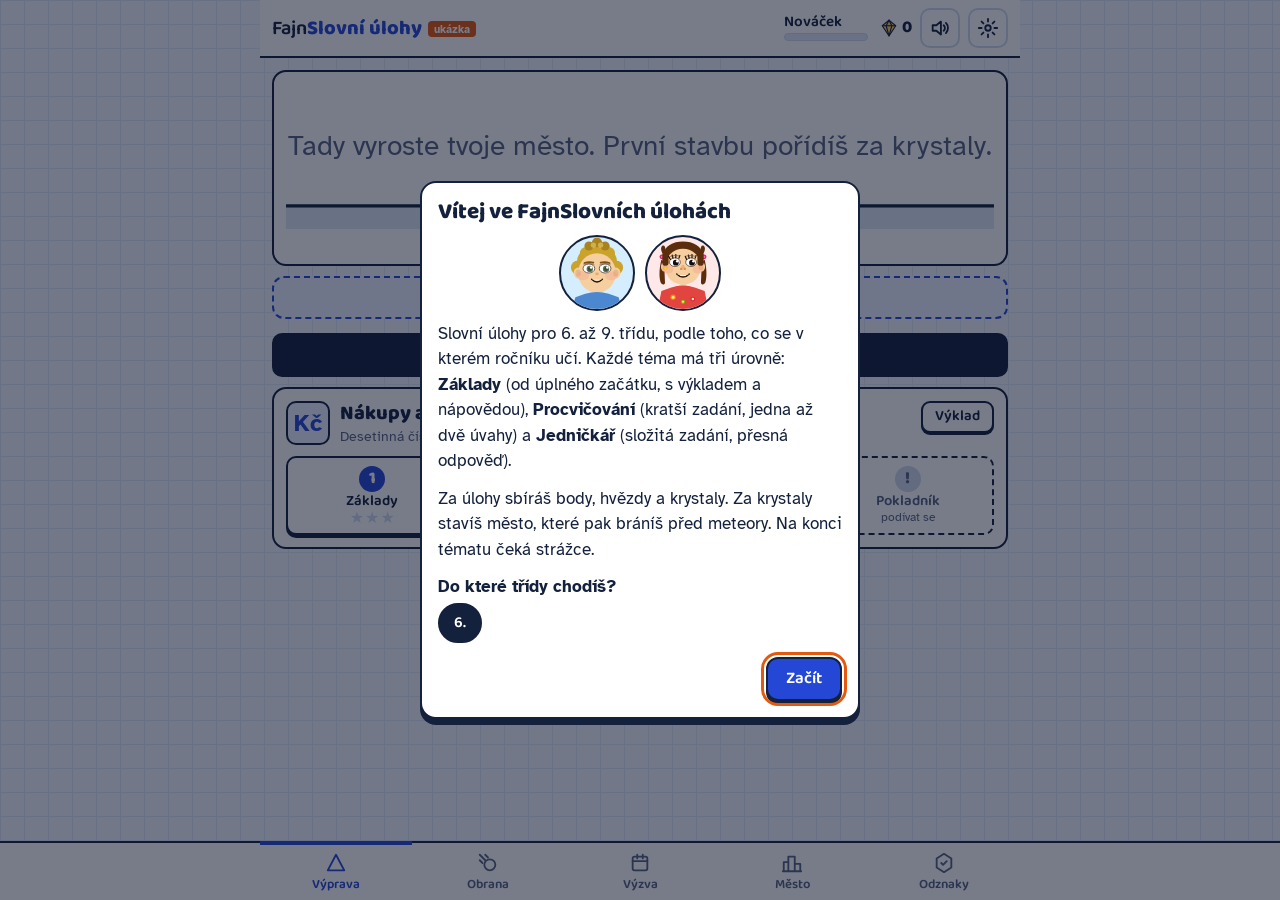
==== index-demo.html @ c3aa2d79 "Založení modulu FajnSlovní úlohy Jádro hry převzaté z FajnGeometrie (body, opravné pokusy, opakování" ====
<!doctype html>
<html lang="cs" data-theme="light">
<head>
<meta charset="utf-8">
<meta name="viewport" content="width=device-width, initial-scale=1">
<title>FajnSlovní úlohy – ukázka</title>
<meta name="description" content="Slovní úlohy pro 6. až 9. třídu podle ročníků, ve třech obtížnostech, jako hra.">
<link rel="icon" href="data:,">
<link rel="stylesheet" href="css/style.css">
</head>
<body>
<div id="app"></div>
<noscript>FajnSlovní úlohy potřebuje zapnutý JavaScript.</noscript>
<script>window.FG_DEMO = true;</script>
<script type="module" src="js/app.js"></script>
</body>
</html>
---- css/style.css ----
@font-face { font-family: 'Atkinson Hyperlegible'; font-style: normal; font-weight: 400; font-display: swap; src: url(../fonts/atkinson-hyperlegible-latin-ext-2cb978.woff2) format('woff2'); unicode-range: U+0100-02BA, U+02BD-02C5, U+02C7-02CC, U+02CE-02D7, U+02DD-02FF, U+0304, U+0308, U+0329, U+1D00-1DBF, U+1E00-1E9F, U+1EF2-1EFF, U+2020, U+20A0-20AB, U+20AD-20C0, U+2113, U+2C60-2C7F, U+A720-A7FF; } /* latin-ext */
@font-face { font-family: 'Atkinson Hyperlegible'; font-style: normal; font-weight: 400; font-display: swap; src: url(../fonts/atkinson-hyperlegible-latin-386222.woff2) format('woff2'); unicode-range: U+0000-00FF, U+0131, U+0152-0153, U+02BB-02BC, U+02C6, U+02DA, U+02DC, U+0304, U+0308, U+0329, U+2000-206F, U+20AC, U+2122, U+2191, U+2193, U+2212, U+2215, U+FEFF, U+FFFD; } /* latin */
@font-face { font-family: 'Atkinson Hyperlegible'; font-style: normal; font-weight: 700; font-display: swap; src: url(../fonts/atkinson-hyperlegible-latin-ext-076f8f.woff2) format('woff2'); unicode-range: U+0100-02BA, U+02BD-02C5, U+02C7-02CC, U+02CE-02D7, U+02DD-02FF, U+0304, U+0308, U+0329, U+1D00-1DBF, U+1E00-1E9F, U+1EF2-1EFF, U+2020, U+20A0-20AB, U+20AD-20C0, U+2113, U+2C60-2C7F, U+A720-A7FF; } /* latin-ext */
@font-face { font-family: 'Atkinson Hyperlegible'; font-style: normal; font-weight: 700; font-display: swap; src: url(../fonts/atkinson-hyperlegible-latin-a0b5f6.woff2) format('woff2'); unicode-range: U+0000-00FF, U+0131, U+0152-0153, U+02BB-02BC, U+02C6, U+02DA, U+02DC, U+0304, U+0308, U+0329, U+2000-206F, U+20AC, U+2122, U+2191, U+2193, U+2212, U+2215, U+FEFF, U+FFFD; } /* latin */
@font-face { font-family: 'Baloo 2'; font-style: normal; font-weight: 600; font-display: swap; src: url(../fonts/baloo-2-latin-ext-503e7e.woff2) format('woff2'); unicode-range: U+0100-02BA, U+02BD-02C5, U+02C7-02CC, U+02CE-02D7, U+02DD-02FF, U+0304, U+0308, U+0329, U+1D00-1DBF, U+1E00-1E9F, U+1EF2-1EFF, U+2020, U+20A0-20AB, U+20AD-20C0, U+2113, U+2C60-2C7F, U+A720-A7FF; } /* latin-ext */
@font-face { font-family: 'Baloo 2'; font-style: normal; font-weight: 600; font-display: swap; src: url(../fonts/baloo-2-latin-f5fe33.woff2) format('woff2'); unicode-range: U+0000-00FF, U+0131, U+0152-0153, U+02BB-02BC, U+02C6, U+02DA, U+02DC, U+0304, U+0308, U+0329, U+2000-206F, U+20AC, U+2122, U+2191, U+2193, U+2212, U+2215, U+FEFF, U+FFFD; } /* latin */
@font-face { font-family: 'Baloo 2'; font-style: normal; font-weight: 800; font-display: swap; src: url(../fonts/baloo-2-latin-ext-503e7e.woff2) format('woff2'); unicode-range: U+0100-02BA, U+02BD-02C5, U+02C7-02CC, U+02CE-02D7, U+02DD-02FF, U+0304, U+0308, U+0329, U+1D00-1DBF, U+1E00-1E9F, U+1EF2-1EFF, U+2020, U+20A0-20AB, U+20AD-20C0, U+2113, U+2C60-2C7F, U+A720-A7FF; } /* latin-ext */
@font-face { font-family: 'Baloo 2'; font-style: normal; font-weight: 800; font-display: swap; src: url(../fonts/baloo-2-latin-f5fe33.woff2) format('woff2'); unicode-range: U+0000-00FF, U+0131, U+0152-0153, U+02BB-02BC, U+02C6, U+02DA, U+02DC, U+0304, U+0308, U+0329, U+2000-206F, U+20AC, U+2122, U+2191, U+2193, U+2212, U+2215, U+FEFF, U+FFFD; } /* latin */

/* Motivy: světlý (výchozí), tmavý, růžový. Nikdy se neřídí systémovým tmavým režimem. */
:root, [data-theme="light"] {
  color-scheme: light;
  --bg: #f3f6fc; --mriz: #dde6f6; --panel: #ffffff; --ink: #14213d; --muted: #56637f; --line: #cfd9ec;
  --accent: #2447d6; --accent-ink: #ffffff; --hi: #e2590f; --ok: #157a45; --bad: #c92a36;
  --ok-bg: #e4f6ea; --bad-bg: #fdeaea; --hint-bg: #edf2ff; --info-bg: #fff4dc;
  --fg-ink: #14213d; --fg-acc: #2447d6; --fg-help: #7785a6; --fg-fill: rgba(36, 71, 214, .08); --fg-q: #e2590f;
  --ms-a: #ffffff; --ms-b: #2447d6; --ms-c: #ffcf5a; --ms-d: #14213d; --ms-zem: #dde6f6;
}
[data-theme="dark"] {
  color-scheme: dark;
  --bg: #0d1933; --mriz: #162749; --panel: #14254b; --ink: #eaf1ff; --muted: #a3b4d8; --line: #2a3d6e;
  --accent: #6cc4ff; --accent-ink: #062039; --hi: #ffb347; --ok: #62d692; --bad: #ff8089;
  --ok-bg: #143a2c; --bad-bg: #42202b; --hint-bg: #1a2f5e; --info-bg: #3b3018;
  --fg-ink: #eaf1ff; --fg-acc: #6cc4ff; --fg-help: #8698c4; --fg-fill: rgba(108, 196, 255, .12); --fg-q: #ffb347;
  --ms-a: #1d3266; --ms-b: #6cc4ff; --ms-c: #ffcf5a; --ms-d: #eaf1ff; --ms-zem: #162749;
}
[data-theme="girl"] {
  color-scheme: light;
  --bg: #fff1f7; --mriz: #fbdcea; --panel: #ffffff; --ink: #3b1f2e; --muted: #7d5871; --line: #f1c6da;
  --accent: #c93783; --accent-ink: #ffffff; --hi: #7445d1; --ok: #2a8454; --bad: #c2334f;
  --ok-bg: #e6f6ec; --bad-bg: #fdebef; --hint-bg: #f5ecff; --info-bg: #fff1e0;
  --fg-ink: #3b1f2e; --fg-acc: #c93783; --fg-help: #a3869a; --fg-fill: rgba(201, 55, 131, .09); --fg-q: #7445d1;
  --ms-a: #ffffff; --ms-b: #c93783; --ms-c: #ffcf5a; --ms-d: #3b1f2e; --ms-zem: #fbdcea;
}

* { box-sizing: border-box; }
[hidden] { display: none !important; }
html, body { margin: 0; }
/* Pozadí připravené na fotku jako v ostatních modulech platformy: stačí nastavit --scene-photo: url(...). */
:root { --scene-photo: none; --scene-opacity: .22; }
body::before { content: ''; position: fixed; inset: 0; z-index: -1; pointer-events: none; background: var(--scene-photo) center / cover no-repeat; opacity: var(--scene-opacity); }
body {
  font-family: 'Atkinson Hyperlegible', system-ui, -apple-system, 'Segoe UI', sans-serif; font-size: 17px; line-height: 1.5; color: var(--ink);
  background-color: var(--bg);
  background-image: linear-gradient(var(--mriz) 1px, transparent 1px), linear-gradient(90deg, var(--mriz) 1px, transparent 1px);
  background-size: 24px 24px; min-height: 100vh; -webkit-text-size-adjust: 100%;
}
h1, h2, h3, .logo, .btn, .uroven, .volba, .chip, .hod-n, .nav, .rocniky, .zap { font-family: 'Baloo 2', 'Atkinson Hyperlegible', system-ui, sans-serif; }
h1 { font-size: 1.7rem; line-height: 1.15; margin: 0 0 .4em; font-weight: 800; }
h2 { font-size: 1.25rem; line-height: 1.2; margin: 0; font-weight: 800; }
h3 { font-size: 1.05rem; margin: 1em 0 .3em; font-weight: 600; }
p { margin: 0 0 .7em; }
button { font: inherit; color: inherit; cursor: pointer; }
button:disabled { cursor: default; }
:focus-visible { outline: 3px solid var(--hi); outline-offset: 2px; }
b { font-weight: 700; }
.pozn { color: var(--muted); font-size: .92rem; }

#app { max-width: 760px; margin: 0 auto; }
.ram { min-height: 100vh; display: flex; flex-direction: column; }
.obsah { flex: 1; padding: 12px 12px 96px; }

/* ---------- horní lišta ---------- */
.lista, .hra-lista { display: flex; align-items: center; gap: 8px; padding: 8px 12px; background: var(--panel); border-bottom: 2px solid var(--ink); position: sticky; top: 0; z-index: 5; }
.logo { font-size: 1.25rem; font-weight: 600; margin-right: auto; white-space: nowrap; }
.logo b { font-weight: 800; color: var(--accent); }
.ukazka { font: 600 .7rem 'Atkinson Hyperlegible', sans-serif; background: var(--hi); color: #fff; border-radius: 4px; padding: 1px 6px; margin-left: 6px; vertical-align: middle; }
.ik { width: 40px; height: 40px; flex: none; display: grid; place-items: center; border: 2px solid var(--line); border-radius: 10px; background: var(--panel); font-weight: 700; font-size: 1.1rem; }
.ik:hover { border-color: var(--accent); }
.ikona { width: 22px; height: 22px; fill: none; stroke: currentColor; stroke-width: 2; stroke-linecap: round; stroke-linejoin: round; }
.hod { display: flex; flex-direction: column; gap: 3px; align-items: stretch; border: 0; background: none; padding: 2px 4px; min-width: 92px; }
.hod-n { font-weight: 600; font-size: .95rem; line-height: 1; text-align: left; }
.hod-p, .hod-velka, .postup, .sz-hp { display: block; height: 8px; border-radius: 4px; background: var(--mriz); overflow: hidden; border: 1px solid var(--line); }
.hod-p i, .hod-velka i, .postup i, .sz-hp i { display: block; height: 100%; background: var(--accent); transition: width .35s; }
.hod-velka { height: 14px; margin: 6px 0; }
.mena { display: inline-flex; align-items: center; gap: 4px; font-family: 'Baloo 2', sans-serif; font-weight: 800; }
.kr { width: 18px; height: 18px; fill: var(--ms-c); stroke: var(--ink); stroke-width: 1; stroke-linejoin: round; vertical-align: -3px; }
.kr polyline { fill: none; }

/* ---------- spodní navigace ---------- */
.nav { position: fixed; left: 0; right: 0; bottom: 0; z-index: 6; display: flex; justify-content: center; background: var(--panel); border-top: 2px solid var(--ink); padding-bottom: env(safe-area-inset-bottom); }
.nav button { flex: 1; max-width: 152px; border: 0; background: none; padding: 7px 2px 5px; display: flex; flex-direction: column; align-items: center; gap: 1px; font-size: .82rem; font-weight: 600; color: var(--muted); border-top: 4px solid transparent; margin-top: -2px; }
.nav button.on { color: var(--accent); border-top-color: var(--accent); }

/* ---------- výprava ---------- */
.uvod { background: var(--panel); border: 2px solid var(--ink); border-radius: 14px; padding: 8px 12px 6px; cursor: pointer; }
.uvod-t { margin: 4px 0 2px; font-size: .95rem; color: var(--muted); text-align: center; }
.mesto { width: 100%; height: auto; display: block; max-height: 190px; }
.mesto .ms-a, .mesto .ms-b, .mesto .ms-c, .mesto .ms-d, .mesto .ms-n { stroke: var(--ms-d); stroke-width: 1.6; stroke-linejoin: round; }
.ms-a { fill: var(--ms-a); } .ms-b { fill: var(--ms-b); } .ms-c { fill: var(--ms-c); } .ms-d { fill: var(--ms-d); } .ms-n { fill: var(--panel); }
.ms-l { stroke: var(--ms-d); stroke-width: 1.6; fill: none; } .ms-zem { fill: var(--ms-zem); }
.ms-text { fill: var(--muted); font: 14px 'Atkinson Hyperlegible', sans-serif; }
.ms-nova { animation: dopadni .6s cubic-bezier(.3, 1.4, .5, 1); transform-box: fill-box; }
@keyframes dopadni { from { transform: translateY(-70px); opacity: 0; } }

.rocniky { display: flex; gap: 6px; margin: 14px 0 10px; }
.rocniky button { flex: 1; padding: 8px 4px; border: 2px solid var(--ink); border-radius: 10px; background: var(--panel); font-weight: 600; font-size: 1rem; }
.rocniky button.on { background: var(--ink); color: var(--panel); }

.temata { display: grid; gap: 12px; }
.tema, .karta { background: var(--panel); border: 2px solid var(--ink); border-radius: 14px; padding: 12px; }
.karta + .karta { margin-top: 12px; }
.tema-h { display: flex; gap: 10px; align-items: flex-start; }
.tema-ik { flex: none; width: 44px; height: 44px; display: grid; place-items: center; font-size: 1.5rem; line-height: 1; background: var(--hint-bg); border: 2px solid var(--ink); border-radius: 10px; color: var(--accent); font-weight: 700; }
.tema-n { flex: 1; min-width: 0; }
.tema-n p { margin: 2px 0 0; color: var(--muted); font-size: .9rem; line-height: 1.3; }
.urovne { display: grid; grid-template-columns: repeat(4, 1fr); gap: 6px; margin-top: 10px; }
.uroven { display: flex; flex-direction: column; align-items: center; gap: 1px; padding: 8px 2px 6px; border: 2px solid var(--ink); border-radius: 10px; background: var(--panel); box-shadow: 0 3px 0 var(--ink); transition: transform .08s, box-shadow .08s; min-width: 0; }
.uroven:active { transform: translateY(3px); box-shadow: none; }
.ur-c { width: 26px; height: 26px; border-radius: 50%; display: grid; place-items: center; background: var(--accent); color: var(--accent-ink); font-weight: 800; line-height: 1; }
.ur-n { font-weight: 600; font-size: .92rem; line-height: 1.15; text-align: center; overflow-wrap: anywhere; }
.ur-z { font: .72rem/1.15 'Atkinson Hyperlegible', sans-serif; color: var(--muted); text-align: center; }
.uroven.zamek { border-style: dashed; box-shadow: none; color: var(--muted); }
.uroven.zamek .ur-c { background: var(--line); color: var(--muted); }
.strazce-b .ur-c { background: var(--hi); color: #fff; }
.strazce-b.porazen .ur-c { background: var(--ok); }
.hv { display: inline-flex; gap: 1px; line-height: 1; }
.hv i { font-style: normal; color: var(--line); font-size: 1rem; }
.hv i.on { color: var(--hi); }

/* ---------- tlačítka ---------- */
.btn { padding: 10px 18px; border: 2px solid var(--ink); border-radius: 12px; background: var(--panel); font-weight: 600; font-size: 1.05rem; line-height: 1.2; box-shadow: 0 3px 0 var(--ink); transition: transform .08s, box-shadow .08s; }
.btn:active:not(:disabled) { transform: translateY(3px); box-shadow: none; }
.btn.hl { background: var(--accent); color: var(--accent-ink); }
.btn:disabled { opacity: .5; box-shadow: none; }
.btn.mini { padding: 5px 12px; font-size: .92rem; border-radius: 9px; box-shadow: 0 2px 0 var(--ink); display: inline-flex; align-items: center; gap: 4px; }
.btn.velke { font-size: 1.2rem; padding: 12px 26px; margin-top: 6px; }
.chip { padding: 6px 14px; border: 2px solid var(--ink); border-radius: 999px; background: var(--panel); font-weight: 600; font-size: .98rem; }
.chip.on { background: var(--ink); color: var(--panel); }

/* ---------- série úloh ---------- */
.hra { min-height: 100vh; display: flex; flex-direction: column; }
.postup { flex: 1; height: 12px; min-width: 24px; }
.hra-poc { font-family: 'Baloo 2', sans-serif; font-weight: 600; min-width: 46px; text-align: right; }
.combo { font: 600 .82rem 'Baloo 2', sans-serif; background: var(--hi); color: #fff; border-radius: 999px; padding: 2px 9px; white-space: nowrap; }
.zivoty i { font-style: normal; color: var(--line); font-size: 1.15rem; }
.zivoty i.on { color: var(--bad); }
.hra-telo { flex: 1; padding: 12px 12px 40px; }
.ul { background: var(--panel); border: 2px solid var(--ink); border-radius: 14px; padding: 14px; }
.ul-obr { background: var(--bg); border: 1px solid var(--line); border-radius: 10px; margin-bottom: 10px; padding: 4px; }
.fg { width: 100%; height: auto; max-height: 250px; display: block; }
.ul-text { font-size: 1.08rem; margin-bottom: .35em; }
.ul-q { font-family: 'Baloo 2', sans-serif; font-weight: 600; font-size: 1.22rem; line-height: 1.25; margin-bottom: .6em; }
.ul-odp { margin: 6px 0 4px; }
.vstup { display: flex; align-items: center; gap: 8px; flex-wrap: wrap; }
.vstup input { width: 150px; max-width: 46vw; padding: 9px 12px; font: 600 1.4rem 'Baloo 2', sans-serif; color: var(--ink); background: var(--panel); border: 2px solid var(--ink); border-radius: 10px; text-align: center; }
.vstup input#u-in2 { width: 90px; }
.vstup input:focus { outline: 3px solid var(--accent); outline-offset: 1px; }
.vstup input:disabled { background: var(--bg); }
.jedn { font: 600 1.3rem 'Baloo 2', sans-serif; }
.jednotky { display: flex; gap: 6px; flex-wrap: wrap; margin-top: 8px; }
.trese { animation: trese .3s; }
@keyframes trese { 25% { transform: translateX(-6px); } 75% { transform: translateX(6px); } }
.volby { display: grid; gap: 8px; }
.volby.dve, .volby.ctyri { grid-template-columns: 1fr 1fr; }
.volba { padding: 11px 12px; border: 2px solid var(--ink); border-radius: 12px; background: var(--panel); font-weight: 600; font-size: 1.08rem; line-height: 1.25; text-align: left; box-shadow: 0 3px 0 var(--ink); }
.volby.dve .volba, .volby.ctyri .volba { text-align: center; }
.volba:active:not(:disabled) { transform: translateY(3px); box-shadow: none; }
.volba.spatne { background: var(--bad-bg); border-color: var(--bad); color: var(--bad); box-shadow: none; text-decoration: line-through; }
.volba.dobre { background: var(--ok-bg); border-color: var(--ok); color: var(--ok); box-shadow: none; }
.volba:disabled:not(.spatne):not(.dobre) { opacity: .55; box-shadow: none; }
.napoveda { background: var(--hint-bg); border-left: 5px solid var(--accent); border-radius: 0 10px 10px 0; padding: 8px 12px; margin-top: 8px; }
.nap-n { display: block; font: 600 .85rem 'Baloo 2', sans-serif; color: var(--accent); }
.ul-zv { margin-top: 10px; display: flex; gap: 10px; align-items: center; border-radius: 10px; }
.ul-zv:empty { display: none; }
.ul-zv.ok, .ul-zv.bad, .ul-zv.info { padding: 8px 12px; }
.ul-zv.ok { background: var(--ok-bg); } .ul-zv.bad { background: var(--bad-bg); } .ul-zv.info { background: var(--info-bg); }
.avatar { display: inline-block; flex: none; border-radius: 50%; overflow: hidden; border: 2px solid var(--ink); }
.avatar svg { display: block; width: 100%; height: 100%; }
.av-m { width: 44px; height: 44px; } .av-v { width: 76px; height: 76px; }
.reseni { margin-top: 10px; border: 2px dashed var(--line); border-radius: 10px; padding: 10px 12px; }
.res-odp { margin: 0 0 4px; }
.res-kroky { margin: 0; padding-left: 1.3em; }
.res-kroky li { margin: 2px 0; }
.ul-akce { display: flex; gap: 10px; justify-content: flex-end; flex-wrap: wrap; margin-top: 14px; }
.ul-akce:empty { display: none; }
.ul-akce.lepi { position: sticky; bottom: 0; z-index: 2; background: var(--panel); margin: 14px -14px -14px; padding: 10px 14px 12px; border-top: 1px solid var(--line); border-radius: 0 0 12px 12px; }

/* ---------- obrázky ---------- */
.fg-s, .fg-a, .fg-h, .fg-k, .fg-q, .fg-arc { stroke-linejoin: round; stroke-linecap: round; }
.fg-s { stroke: var(--fg-ink); stroke-width: 2.2; }
.fg-a { stroke: var(--fg-acc); stroke-width: 2.4; }
.fg-h { stroke: var(--fg-help); stroke-width: 1.5; }
.fg-k { stroke: var(--fg-help); stroke-width: 1.1; }
.fg-q { stroke: var(--fg-q); stroke-width: 2.4; }
.fg-n { stroke: none; }
.fg-d { stroke-dasharray: 5 4; }
.fg-nf { fill: none; } .fg-f { fill: var(--fg-fill); } .fg-fa { fill: var(--fg-fill); }
.fg-arc { stroke-width: 1.8; }
.fg-g { stroke: var(--line); stroke-width: 1; fill: none; }
.fg-p { fill: var(--fg-ink); } .fg-pa { fill: var(--fg-acc); }
.fg-t { font: 600 13px 'Atkinson Hyperlegible', sans-serif; fill: var(--fg-ink); paint-order: stroke; stroke: var(--bg); stroke-width: 3.5px; stroke-linejoin: round; }
.fg-ta { fill: var(--fg-acc); } .fg-th { fill: var(--fg-help); } .fg-tq { fill: var(--fg-q); font-size: 16px; font-weight: 700; } .fg-tn { font-weight: 700; font-style: italic; }
.fg-sit { max-height: 340px; }
.fg-sit .fg-t { text-anchor: middle; }
.fg-sit :not(.fg-uzel) { pointer-events: none; }
.fg-uzel { fill: transparent; cursor: pointer; }
.fg-uzel:hover { fill: var(--fg-fill); }
.fg-znacka { fill: var(--fg-q); stroke: var(--bg); stroke-width: 2; pointer-events: none; }
.fg-osa { stroke-width: 3; stroke-dasharray: 9 5; }
.sit { background: var(--panel); border: 1px solid var(--line); border-radius: 10px; }
.nk-el { cursor: pointer; }
.nk-hit { stroke: transparent; stroke-width: 22; fill: none; pointer-events: stroke; }
.nk-hita { fill: transparent; stroke: none; pointer-events: all; }
.nk-el .fg-s { stroke-width: 3; }
.nk-el.nk-on .fg-s, .nk-el.nk-on .fg-h, .nk-el.nk-on .fg-arc { stroke: var(--fg-q); stroke-width: 4; }

/* ---------- konstrukce ---------- */
.kon-faze { display: flex; gap: 6px; flex-wrap: wrap; margin-bottom: 8px; }
.kon-faze:empty { display: none; }
.kon-faze span { font: 600 .85rem 'Baloo 2', sans-serif; padding: 2px 10px; border: 2px solid var(--line); border-radius: 999px; color: var(--muted); }
.kon-faze span.ted { border-color: var(--ink); background: var(--ink); color: var(--panel); }
/* zadání a obrázek zůstávají při posouvání nahoře: žák nemusí nic držet v hlavě */
.kon-hlava { position: sticky; top: 60px; z-index: 1; background: var(--panel); box-shadow: 0 -12px 0 var(--panel); padding-bottom: 4px; }
.kon-dano { margin: 0 0 6px; padding: 6px 10px; background: var(--info-bg); border-radius: 8px; font-size: .98rem; line-height: 1.4; }
.kon-dano span { display: block; } .kon-dano b { font-family: 'Baloo 2', sans-serif; font-weight: 600; }
.kon-plocha { position: relative; }
.kon-prep { position: absolute; top: 6px; right: 6px; z-index: 1; display: flex; gap: 4px; }
.kon-prep .chip { padding: 2px 10px; font-size: .85rem; border-width: 1.5px; background: var(--panel); }
.kon-prep .chip.on { background: var(--ink); color: var(--panel); }
.kon-obr { background: var(--bg); border: 1px solid var(--line); border-radius: 10px; }
.kon-obr .fg { max-height: min(300px, 34vh); }
.hotovy-nacrtek .nk-el { cursor: default; }
.kon-posl { margin: 4px 0 0; padding: 2px 10px; font-size: .92rem; color: var(--muted); }
.kon-posl .zap { font-size: 1rem; color: var(--accent); }
@media (max-height: 520px) { .kon-hlava { position: static; } } /* telefon naležato: přichycená hlava by zabrala celou obrazovku */
.kon-zapis { margin: 10px 0 0; padding: 8px 10px 8px 2.2em; background: var(--hint-bg); border-radius: 10px; }
.kon-zapis li { margin: 3px 0; }
.kon-zapis small { display: block; color: var(--muted); font-size: .86rem; line-height: 1.3; }
.zap { font-weight: 600; font-size: 1.08rem; letter-spacing: .01em; }
.kon-panel { margin-top: 10px; }
.kon-ot { font-weight: 700; margin-bottom: .5em; }
.kon-pool { display: grid; gap: 6px; }
.krok { text-align: left; padding: 8px 12px; border: 2px solid var(--ink); border-radius: 10px; background: var(--panel); box-shadow: 0 2px 0 var(--ink); }
.krok:disabled { opacity: .4; box-shadow: none; border-style: dashed; }
.kon-ops { display: flex; flex-wrap: wrap; gap: 6px; }
.kon-form { display: flex; flex-wrap: wrap; gap: 8px 12px; align-items: flex-end; margin-top: 10px; }
.kon-form:empty { display: none; }
.pole { display: flex; flex-direction: column; font-size: .85rem; color: var(--muted); gap: 2px; }
.pole select { font: 600 1.05rem 'Baloo 2', sans-serif; color: var(--ink); background: var(--panel); border: 2px solid var(--ink); border-radius: 8px; padding: 6px 8px; min-width: 84px; }
.kon-pozn { color: var(--muted); margin: 0; flex-basis: 100%; }
.kon-akce { display: flex; gap: 8px; flex-wrap: wrap; margin-top: 12px; }
.kon-hotovo { background: var(--ok-bg); border-radius: 10px; padding: 8px 12px; margin-top: 8px; }
.kon-vyb { color: var(--muted); }

/* ---------- strážce ---------- */
.sz-panel { display: flex; gap: 12px; align-items: center; padding: 8px 12px; background: var(--panel); border-bottom: 2px solid var(--ink); }
.sz-obr { width: 74px; flex: none; }
.strazce { width: 100%; display: block; }
.sz-t { fill: var(--hi); stroke: var(--ink); stroke-width: 3; stroke-linejoin: round; }
.sz-r { fill: var(--ink); } .sz-o { fill: #fff; stroke: var(--ink); stroke-width: 2; } .sz-z { fill: var(--ink); } .sz-p { fill: none; stroke: var(--ink); stroke-width: 3; stroke-linecap: round; stroke-linejoin: round; }
.sz-info { flex: 1; } .sz-info b { font-family: 'Baloo 2', sans-serif; font-size: 1.15rem; }
.sz-hp { height: 12px; margin: 2px 0; } .sz-hp i { background: var(--bad); }
.sz-obr.zasah { animation: zasah .45s; } .sz-obr.utok { animation: utok .45s; }
@keyframes zasah { 30% { transform: scale(.8) rotate(-12deg); filter: brightness(1.6); } }
@keyframes utok { 40% { transform: scale(1.25); } }
.sz-uvod { text-align: center; } .sz-uvod .strazce { width: 120px; margin: 0 auto 8px; }
.vysl-sz { width: 130px; margin: 0 auto; } .vysl-sz.porazen { opacity: .45; transform: rotate(160deg); }

/* ---------- výsledek ---------- */
.vysl { text-align: center; padding-top: 26px; }
.vysl-hv .hv i { font-size: 3.4rem; }
.vysl-hv .hv i.on { animation: hvezda .5s backwards; }
.vysl-hv .hv i.on:nth-child(2) { animation-delay: .18s; } .vysl-hv .hv i.on:nth-child(3) { animation-delay: .36s; }
@keyframes hvezda { from { transform: scale(0) rotate(-90deg); } 70% { transform: scale(1.3); } }
.vysl-r { color: var(--muted); }
.vysl-zisk { display: flex; gap: 14px; justify-content: center; font: 800 1.35rem 'Baloo 2', sans-serif; margin: 6px 0 14px; }
.bublina { display: flex; gap: 12px; align-items: center; text-align: left; background: var(--panel); border: 2px solid var(--ink); border-radius: 14px; padding: 10px 14px; max-width: 460px; margin: 0 auto 14px; }
.bublina p { margin: 0; }
.vysl-pov { font-size: 1.1rem; }
.vysl-odz { margin: 0 auto 10px; max-width: 460px; } .vysl-odz p { margin-bottom: 6px; }
.odz-rada { display: flex; flex-wrap: wrap; gap: 6px; justify-content: center; }
.odz-m { display: inline-flex; align-items: center; gap: 6px; padding: 3px 12px 3px 4px; border: 2px solid var(--ink); border-radius: 999px; background: var(--panel); font: 600 .92rem 'Baloo 2', sans-serif; }
.odz-m .odz-z { width: 28px; height: 28px; font-size: .7rem; background: var(--hi); color: #fff; }
.vysl-akce { display: flex; flex-direction: column; gap: 10px; max-width: 320px; margin: 0 auto; padding: 14px 0 6px; position: sticky; bottom: 0; background: linear-gradient(transparent, var(--bg) 14px); }

/* ---------- město, odznaky, přehled ---------- */
.mesto-pano { background: var(--bg); border: 1px solid var(--line); border-radius: 10px; padding: 6px; margin-bottom: 8px; }
.mesto-pano .mesto { max-height: 230px; }
.mesto-stav { font-family: 'Baloo 2', sans-serif; font-weight: 600; margin: 0; }
.obchod { display: grid; grid-template-columns: repeat(auto-fill, minmax(130px, 1fr)); gap: 10px; margin-top: 12px; }
.stavba { background: var(--panel); border: 2px solid var(--ink); border-radius: 12px; padding: 8px; display: flex; flex-direction: column; align-items: center; text-align: center; gap: 2px; }
.stavba.ma { border-style: dashed; }
.stavba-o { height: 92px; width: 100%; display: flex; align-items: flex-end; justify-content: center; }
.mesto-1 { width: auto; height: auto; max-width: 100%; max-height: 92px; }
.stavba small { color: var(--muted); font-size: .78rem; line-height: 1.2; min-height: 2.4em; }
.stavba b { font-family: 'Baloo 2', sans-serif; }
.cisla { display: grid; grid-template-columns: repeat(2, 1fr); gap: 8px; margin-top: 10px; }
.cisla div { border: 1px solid var(--line); border-radius: 10px; padding: 6px 10px; }
.cisla b { display: block; font: 800 1.5rem/1.1 'Baloo 2', sans-serif; } .cisla span { color: var(--muted); font-size: .86rem; }
.odznaky { display: grid; grid-template-columns: repeat(auto-fill, minmax(140px, 1fr)); gap: 8px; margin-top: 10px; }
.odznak { border: 2px dashed var(--line); border-radius: 12px; padding: 8px; text-align: center; color: var(--muted); display: flex; flex-direction: column; align-items: center; gap: 2px; }
.odznak.ma { border: 2px solid var(--ink); color: var(--ink); }
.odz-z { width: 46px; height: 46px; display: grid; place-items: center; font: 800 1rem 'Baloo 2', sans-serif; background: var(--line); color: var(--panel); clip-path: polygon(50% 0, 93% 25%, 93% 75%, 50% 100%, 7% 75%, 7% 25%); }
.odznak.ma .odz-z { background: var(--hi); color: #fff; }
.odznak small { font-size: .78rem; line-height: 1.25; }
.prehled { width: 100%; border-collapse: collapse; }
.prehled th { text-align: left; font-weight: 400; padding: 3px 0; } .prehled td { text-align: right; padding: 3px 2px; white-space: nowrap; width: 1%; }
.pr-s { color: var(--ok); font-weight: 700; min-width: 1.2em; }
.den-rada { font-family: 'Baloo 2', sans-serif; font-size: 1.2rem; } .den-rada b { font-size: 2.2rem; font-weight: 800; color: var(--hi); }

/* ---------- obrana města ---------- */
.obr-hud { font-family: 'Baloo 2', sans-serif; font-weight: 600; white-space: nowrap; }
.obr .hra-lista .zivoty { margin-left: auto; } .obr .zivoty i.on { color: var(--accent); }
.arena { position: relative; height: 40vh; min-height: 230px; max-height: 360px; overflow: hidden; border-bottom: 2px solid var(--ink); background: linear-gradient(var(--hint-bg), var(--bg)); }
.arena-mesto { position: absolute; left: 0; right: 0; bottom: 0; }
.arena-mesto .mesto { max-height: 120px; }
.meteor { position: absolute; width: 52px; height: 52px; margin-left: -26px; top: calc(var(--p, 0) * (100% - 120px) - 26px); will-change: top; }
.meteor svg { width: 100%; height: 100%; animation: toc 3s linear infinite; }
.meteor polygon { fill: var(--hi); stroke: var(--ink); stroke-width: 5; stroke-linejoin: round; }
@keyframes toc { to { transform: rotate(360deg); } }
.meteor.zasah { animation: vybuch .5s forwards; } .meteor.dopad { animation: vybuch .4s forwards; }
@keyframes vybuch { to { transform: scale(2.4); opacity: 0; } }
.arena.otres { animation: trese .35s; }
.arena-hlas { position: absolute; left: 0; right: 0; top: 34%; text-align: center; font: 800 2rem 'Baloo 2', sans-serif; color: var(--accent); opacity: 0; pointer-events: none; }
.arena-hlas.je { animation: hlas 1s; }
@keyframes hlas { 20% { opacity: 1; transform: scale(1.15); } 100% { opacity: 0; transform: translateY(-24px); } }
.obr-ul { padding: 12px; background: var(--panel); flex: 1; }
.obr-ul .ul-text { margin-bottom: .2em; } .obr-ul .ul-q { margin-bottom: .5em; }
.obr-nahled { background: var(--bg); border: 1px solid var(--line); border-radius: 10px; padding: 6px; margin: 8px 0; }

/* ---------- okno, zpráva, výklad, nastavení ---------- */
.okno-pozadi { position: fixed; inset: 0; z-index: 20; background: rgba(10, 18, 40, .55); display: grid; place-items: center; padding: 12px; overflow: auto; }
.okno { background: var(--panel); color: var(--ink); border: 2px solid var(--ink); border-radius: 16px; padding: 16px; width: 100%; max-width: 440px; box-shadow: 0 6px 0 var(--ink); }
.okno-siroke { max-width: 620px; }
.okno { position: relative; }
.okno-x { position: absolute; top: 10px; right: 10px; width: 38px; height: 38px; display: grid; place-items: center; border: 2px solid var(--line); border-radius: 10px; background: var(--panel); font-weight: 700; font-size: 1rem; line-height: 1; }
.okno-x:hover { border-color: var(--accent); }
.odkaz { display: block; border: 0; background: none; padding: 8px 0 0; color: var(--accent); font-weight: 700; text-decoration: underline; text-underline-offset: 3px; text-align: left; }
.koupe { text-align: center; } .koupe .mesto-1 { max-height: 110px; margin: 0 auto 10px; }
.okno-h { font-size: 1.4rem; margin-bottom: .4em; padding-right: 46px; }
.okno-akce { display: flex; gap: 10px; justify-content: flex-end; flex-wrap: wrap; margin-top: 14px; }
.vyklad-t { font-size: 1.04rem; } .vyklad-p { color: var(--muted); font-size: .85rem; margin: 10px 0 0; }
#toast { position: fixed; left: 50%; bottom: 84px; transform: translate(-50%, 20px); z-index: 30; background: var(--ink); color: var(--panel); padding: 9px 16px; border-radius: 10px; opacity: 0; pointer-events: none; transition: opacity .2s, transform .2s; max-width: 92vw; text-align: center; }
#toast.je { opacity: 1; transform: translate(-50%, 0); }
.nast-n { font-weight: 700; margin: 10px 0 4px; } .prep { display: flex; gap: 6px; flex-wrap: wrap; }
.radek { display: flex; gap: 8px; align-items: center; margin: 12px 0; }
.radek input { width: 22px; height: 22px; accent-color: var(--accent); }
.vitej-p { display: flex; gap: 10px; justify-content: center; margin-bottom: 10px; }

@media (max-width: 520px) {
  body { font-size: 16px; }
  .urovne { grid-template-columns: repeat(2, 1fr); }
  .hod { min-width: 64px; } .logo { font-size: 1.05rem; }
  .lista, .hra-lista { gap: 6px; padding: 8px; }
  .hra-lista .ik { width: 36px; height: 36px; }
  .hra-strazce .hra-poc { display: none; }
  .volby.ctyri { grid-template-columns: 1fr 1fr; }
  .okno-akce .btn { flex: 1; }
}
@media (prefers-reduced-motion: reduce) {
  *, *::before, *::after { animation-duration: .01ms !important; animation-iteration-count: 1 !important; transition-duration: .01ms !important; }
}

/* návrat úlohy s chybou na konci kola */
.ul-navrat { margin: 0 0 8px; padding: 6px 10px; border-radius: 10px; background: var(--hint-bg); font-weight: 700; font-size: .92rem; }

/* opakování s rozestupy */
.opak-karta { display: flex; align-items: center; gap: 12px; margin: 10px 0 0; padding: 10px 12px; border: 2px solid var(--ink); border-radius: 14px; background: var(--info-bg); box-shadow: 0 3px 0 var(--ink); }
.opak-karta div { flex: 1; } .opak-karta p { margin: 2px 0 0; font-size: .95rem; } .opak-karta .btn { flex: none; }
.opak-pozn { margin: 8px 0 0; text-align: center; color: var(--muted); font-size: .92rem; }

/* ukázka */
.demo-pruh { margin: 10px 0 0; padding: 8px 12px; border: 2px dashed var(--accent); border-radius: 12px; background: var(--hint-bg); text-align: center; font-size: .95rem; }
.pro-rodice { text-align: center; margin: 18px 0 4px; }

/* přehled pro rodiče */
.rod h3 { font-size: 1.1rem; margin: 18px 0 6px; }
.rod h4 { font-size: .95rem; margin: 10px 0 2px; color: var(--muted); }
.rod-l { display: block; font-weight: 700; margin: 6px 0 4px; }
.rod-in { display: block; width: 100%; padding: 10px 12px; margin-bottom: 8px; border: 2px solid var(--ink); border-radius: 10px; background: var(--bg); color: var(--ink); font: inherit; }
.rod-err { min-height: 1.3em; color: var(--bad); font-size: .92rem; margin: 0; }
.rod-akce { display: flex; gap: 8px; flex-wrap: wrap; justify-content: flex-end; margin-top: 6px; }
.rod-dlazdice { display: grid; grid-template-columns: repeat(2, 1fr); gap: 8px; }
.rod-dlazdice div { border: 1px solid var(--line); border-radius: 10px; padding: 6px 10px; text-align: center; }
.rod-dlazdice b { display: block; font: 800 1.4rem/1.1 'Baloo 2', sans-serif; color: var(--accent); } .rod-dlazdice span { color: var(--muted); font-size: .84rem; }
@media (min-width: 560px) { .rod-dlazdice { grid-template-columns: repeat(3, 1fr); } }
.rod-dop { margin: 12px 0 6px; padding: 10px 12px; border-radius: 10px; background: var(--info-bg); }
.rod-leg { display: flex; flex-wrap: wrap; gap: 4px 14px; font-size: .84rem; color: var(--muted); margin: 6px 0; }
.rod-leg i, .rod-bar i, .rod-sl i { display: inline-block; }
.rod-leg i { width: 12px; height: 12px; border-radius: 3px; margin-right: 4px; vertical-align: -1px; }
.s1 { background: var(--ok); } .s2 { background: var(--hi); } .s3 { background: var(--bad); }
.rod-graf { display: grid; grid-template-columns: repeat(14, 1fr); gap: 3px; align-items: end; height: 120px; }
.rod-den { display: flex; flex-direction: column; align-items: center; height: 100%; min-width: 0; }
.rod-sl { flex: 1; width: 100%; max-width: 22px; display: flex; flex-direction: column; justify-content: flex-end; border-bottom: 1px solid var(--line); }
.rod-sl i { width: 100%; }
.rod-dv, .rod-dd { font-size: .7rem; color: var(--muted); line-height: 1.4; }
.rod-row { display: grid; grid-template-columns: minmax(0, 1fr) 70px auto; grid-template-areas: 'pl pn m' 'bar bar bar'; gap: 2px 8px; align-items: center; padding: 6px 0; border-bottom: 1px solid var(--line); font-size: .92rem; }
.rod-pl { grid-area: pl; } .rod-pl small, .rod-pn small { display: block; color: var(--muted); font-size: .8rem; }
.rod-bar { grid-area: bar; display: flex; height: 8px; border-radius: 4px; overflow: hidden; background: var(--line); }
.rod-pn { grid-area: pn; text-align: right; font-weight: 700; } .rod-pn small { font-weight: 400; }
.rod-m { grid-area: m; font-size: .8rem; font-weight: 700; padding: 2px 8px; border-radius: 999px; white-space: nowrap; }
.rod-m.ok { background: var(--ok-bg); color: var(--ok); } .rod-m.mid { background: var(--info-bg); color: var(--hi); } .rod-m.low { background: var(--bad-bg); color: var(--bad); } .rod-m.na { color: var(--muted); }
.rod-sez { padding-left: 1.2em; } .rod-sez li { margin: 6px 0; } .rod-sez small { color: var(--muted); }
.rod-tab { width: 100%; border-collapse: collapse; font-size: .9rem; } .rod-tab td { padding: 4px 4px 4px 0; border-bottom: 1px solid var(--line); vertical-align: top; } .rod-tab small { color: var(--muted); }
.rod-tisk { justify-content: flex-start; margin-top: 16px; }
@media print {
  body::before { display: none; }
  body > *:not(.okno-pozadi) { display: none !important; }
  .okno-pozadi { position: static; background: none; padding: 0; display: block; }
  .okno { max-width: none; border: 0; box-shadow: none; }
  .okno-x, .okno-akce, .rod-tisk { display: none !important; }
  .s1, .s2, .s3, .rod-leg i { -webkit-print-color-adjust: exact; print-color-adjust: exact; }
}
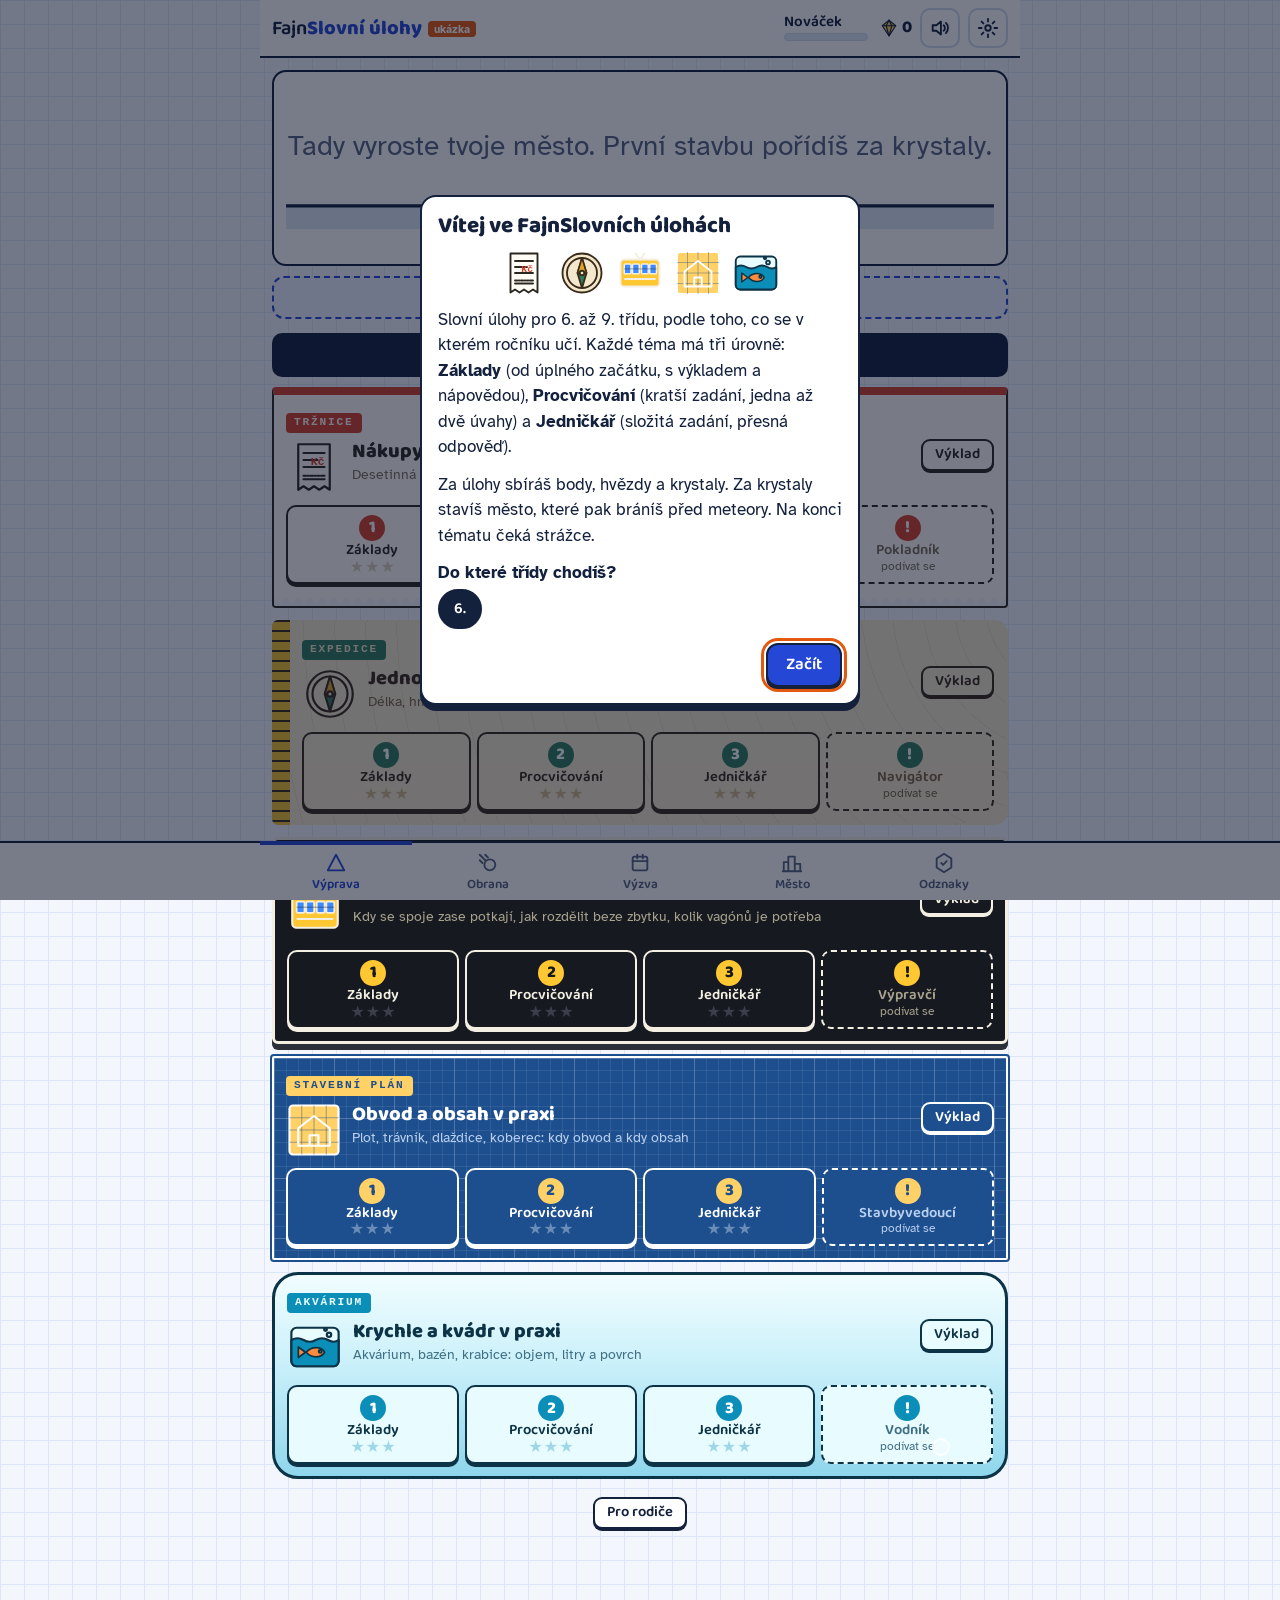
==== commit 28f37872: "Světy témat, nové zvuky, bez postav a celý 6. ročník - Matýsek a Terezka odstraněni; krátké věcné hl" ====
--- a/index-demo.html
+++ b/index-demo.html
@@ -7,6 +7,7 @@
 <meta name="description" content="Slovní úlohy pro 6. až 9. třídu podle ročníků, ve třech obtížnostech, jako hra.">
 <link rel="icon" href="data:,">
 <link rel="stylesheet" href="css/style.css">
+<link rel="stylesheet" href="css/svety.css">
 </head>
 <body>
 <div id="app"></div>
--- a/css/style.css
+++ b/css/style.css
@@ -165,9 +165,6 @@
 .ul-zv:empty { display: none; }
 .ul-zv.ok, .ul-zv.bad, .ul-zv.info { padding: 8px 12px; }
 .ul-zv.ok { background: var(--ok-bg); } .ul-zv.bad { background: var(--bad-bg); } .ul-zv.info { background: var(--info-bg); }
-.avatar { display: inline-block; flex: none; border-radius: 50%; overflow: hidden; border: 2px solid var(--ink); }
-.avatar svg { display: block; width: 100%; height: 100%; }
-.av-m { width: 44px; height: 44px; } .av-v { width: 76px; height: 76px; }
 .reseni { margin-top: 10px; border: 2px dashed var(--line); border-radius: 10px; padding: 10px 12px; }
 .res-odp { margin: 0 0 4px; }
 .res-kroky { margin: 0; padding-left: 1.3em; }
--- a/css/svety.css
+++ b/css/svety.css
@@ -0,0 +1,214 @@
+/* Světy témat: každé téma má jinou kartu úlohy, jiné pozadí, jiná tlačítka, jinou scénu postupu.
+   Proměnné světa: --w-pap (papír karty), --w-ink (text), --w-mut (méně důležitý text), --w-acc (hlavní barva),
+   --w-acc2 (doplňková), --w-line (linky), --w-in-bg / --w-in-ink (políčko odpovědi), --w-q (písmo otázky). */
+.ul-svet { position: relative; overflow: hidden; background: var(--w-pap); color: var(--w-ink); border-color: var(--w-ink); animation: ul-prichod .45s cubic-bezier(.2, .9, .3, 1.2) backwards; }
+@keyframes ul-prichod { from { opacity: 0; transform: translateY(18px) rotate(var(--w-rot, -1.5deg)) scale(.97); } }
+.ul-hlava { display: flex; align-items: center; gap: 8px; margin: -4px 0 10px; font: 700 .8rem/1 ui-monospace, 'Cascadia Mono', Consolas, monospace; letter-spacing: .12em; text-transform: uppercase; color: var(--w-mut); }
+.ul-znak svg { width: 30px; height: 30px; display: block; }
+.ul-svet-n { flex: 1; }
+.ul-cis { font-variant-numeric: tabular-nums; }
+.ul-svet .ul-text { font-size: 1.1rem; }
+.ul-svet .ul-text b { color: var(--w-acc); }
+.ul-svet .ul-q { font-family: var(--w-q, 'Baloo 2'), sans-serif; }
+.ul-stitek { display: block; width: max-content; max-width: 100%; margin-bottom: 4px; padding: 1px 8px; font: 700 .72rem/1.5 ui-monospace, Consolas, monospace; letter-spacing: .14em; text-transform: uppercase; background: var(--w-acc); color: var(--w-pap); border-radius: 4px; }
+.ul-svet .vstup input { background: var(--w-in-bg); color: var(--w-in-ink); border-color: var(--w-ink); }
+.ul-svet .jedn, .ul-svet .pozn { color: var(--w-mut); }
+.ul-svet .volba { background: var(--w-pap); color: var(--w-ink); border-color: var(--w-ink); box-shadow: 0 3px 0 var(--w-ink); }
+.ul-svet .volba.dobre { background: #dff5e6; color: #11663a; border-color: #11663a; }
+.ul-svet .volba.spatne { background: #fbe3e3; color: #a3202b; border-color: #a3202b; }
+.ul-svet .ul-zv { color: #14213d; }
+.ul-svet .ul-zv.ok { background: #dff5e6; } .ul-svet .ul-zv.bad { background: #fbe3e3; } .ul-svet .ul-zv.info { background: #fff2d1; }
+.zv-ik { flex: none; width: 30px; height: 30px; display: grid; place-items: center; border-radius: 50%; font: 800 1rem 'Baloo 2', sans-serif; color: #fff; background: #11663a; }
+.ul-zv.bad .zv-ik { background: #a3202b; } .ul-zv.info .zv-ik { background: #b07400; }
+.ul-zv.ok .zv-ik { animation: razitko .35s cubic-bezier(.3, 1.6, .5, 1); }
+@keyframes razitko { from { transform: scale(2.2) rotate(-20deg); opacity: 0; } }
+.ul-svet .napoveda { background: var(--w-hint-bg, #eef3ff); color: var(--w-hint-ink, #14213d); border-left-color: var(--w-acc); }
+.ul-svet .nap-n { color: var(--w-hint-n, var(--w-acc)); }
+.ul-svet .reseni { border-color: var(--w-line); }
+.ul-svet .ul-akce.lepi { background: var(--w-pap); border-top-color: var(--w-line); }
+.ul-svet .btn { background: var(--w-pap); color: var(--w-ink); border-color: var(--w-ink); box-shadow: 0 3px 0 var(--w-ink); }
+.ul-svet .btn.hl { background: var(--w-acc); color: var(--w-acc-ink, #fff); }
+.ul-pata { margin: 14px -14px -14px; height: 16px; }
+.ul-navrat { color: #14213d; }
+.xp-pop { position: absolute; right: 18px; top: 40px; font: 800 1.6rem 'Baloo 2', sans-serif; color: var(--w-acc, var(--accent)); pointer-events: none; animation: xp-pop 1.1s ease-out forwards; }
+@keyframes xp-pop { 0% { opacity: 0; transform: translateY(10px) scale(.6); } 20% { opacity: 1; transform: translateY(0) scale(1.15); } 100% { opacity: 0; transform: translateY(-46px) scale(1); } }
+
+/* scéna postupu v liště */
+.postup-sc { height: 44px; }
+.scena { display: block; width: 100%; height: 44px; overflow: visible; }
+.scena * { vector-effect: non-scaling-stroke; }
+.sc-l { fill: none; stroke: var(--w-acc); stroke-width: 2.5; stroke-linecap: round; stroke-linejoin: round; }
+.sc-t { fill: none; stroke: var(--muted); stroke-width: 1.2; opacity: .6; }
+.sc-v { fill: none; stroke: var(--muted); stroke-width: 1.5; opacity: .7; }
+.sc-f { fill: var(--w-acc); stroke: none; }
+.sc-o { fill: var(--panel); stroke: var(--w-acc); stroke-width: 1.5; }
+.sc-car { fill: none; stroke: var(--ink); stroke-width: 2.4; stroke-linecap: round; stroke-linejoin: round; }
+.sc-a { transition: transform .6s cubic-bezier(.3, 1.4, .5, 1); }
+.sc-cara { stroke-dasharray: 1; transition: stroke-dashoffset .8s ease; }
+.sc-akvarium .sc-v { fill: var(--w-acc); opacity: .25; stroke: none; transition: all .8s; }
+.sc-akvarium .sc-o { fill: none; stroke: var(--ink); stroke-width: 2; }
+.sc-b { fill: none; stroke: var(--w-acc); stroke-width: 1.4; animation: sc-bub 2.4s ease-in infinite; }
+.sc-b1 { animation-delay: .8s; } .sc-b2 { animation-delay: 1.6s; }
+@keyframes sc-bub { from { transform: translateY(6px); opacity: 0; } 30% { opacity: 1; } to { transform: translateY(-26px); opacity: 0; } }
+
+/* úvodní titulek světa na začátku série */
+.svet-uvod { position: fixed; inset: 0; z-index: 30; display: flex; flex-direction: column; align-items: center; justify-content: center; gap: 6px; pointer-events: none;
+  background: var(--w-pap); color: var(--w-ink); animation: su-pryc 1.3s ease-in forwards; }
+.svet-uvod .su-znak svg { width: 120px; height: 120px; animation: su-znak 1.2s cubic-bezier(.3, 1.5, .5, 1); }
+.svet-uvod b { font: 800 2.4rem/1 'Baloo 2', sans-serif; letter-spacing: .04em; animation: su-text .8s .15s cubic-bezier(.3, 1.4, .5, 1) backwards; }
+.svet-uvod span { font: 600 1rem ui-monospace, Consolas, monospace; letter-spacing: .1em; text-transform: uppercase; color: var(--w-mut); animation: su-text .8s .3s backwards; }
+@keyframes su-pryc { 0%, 55% { opacity: 1; } 100% { opacity: 0; visibility: hidden; } }
+@keyframes su-znak { from { transform: scale(.2) rotate(-25deg); opacity: 0; } }
+@keyframes su-text { from { transform: translateY(20px); opacity: 0; } }
+
+/* výsledek série ve světě */
+.ram[data-svet] { background: linear-gradient(180deg, color-mix(in srgb, var(--w-acc) 16%, transparent), transparent 340px); }
+.vysl-znak svg { width: 96px; height: 96px; animation: su-znak .9s cubic-bezier(.3, 1.5, .5, 1); }
+.vysl-hlaska { font: 600 1.15rem 'Baloo 2', sans-serif; max-width: 460px; margin: 0 auto 12px; }
+.vitej-p { flex-wrap: wrap; }
+.vitej-z svg { width: 48px; height: 48px; display: block; animation: su-znak .8s cubic-bezier(.3, 1.5, .5, 1) backwards; }
+.vitej-z:nth-child(2) svg { animation-delay: .1s; } .vitej-z:nth-child(3) svg { animation-delay: .2s; } .vitej-z:nth-child(4) svg { animation-delay: .3s; } .vitej-z:nth-child(5) svg { animation-delay: .4s; }
+
+/* znaky světů */
+.z-p { fill: var(--w-pap); stroke: var(--w-ink); stroke-width: 2.5; stroke-linejoin: round; }
+.z-d { fill: var(--w-acc); stroke: var(--w-ink); stroke-width: 2.5; stroke-linejoin: round; }
+.z-k { fill: var(--w-acc2); stroke: var(--w-ink); stroke-width: 2; stroke-linejoin: round; }
+.z-l { fill: none; stroke: var(--w-ink); stroke-width: 2.5; stroke-linecap: round; stroke-linejoin: round; }
+.z-s { fill: none; stroke: var(--w-pap); stroke-width: 1; opacity: .5; }
+.z-t { font: 800 13px ui-monospace, Consolas, monospace; fill: var(--w-acc); }
+
+/* karty témat na výpravě */
+.tema[data-svet] { position: relative; overflow: hidden; background: var(--w-pap); color: var(--w-ink); border-color: var(--w-ink); }
+.tema[data-svet] .tema-n p { color: var(--w-mut); }
+.tema[data-svet] .tema-ik { width: 56px; height: 56px; background: none; border: 0; }
+.tema[data-svet] .tema-ik svg { width: 56px; height: 56px; }
+.tema[data-svet]:hover .tema-ik svg { animation: su-znak .6s cubic-bezier(.3, 1.5, .5, 1); }
+.tema-svet { display: inline-block; margin-bottom: 6px; padding: 1px 8px; font: 700 .7rem/1.6 ui-monospace, Consolas, monospace; letter-spacing: .16em; text-transform: uppercase; background: var(--w-acc); color: var(--w-pap); border-radius: 4px; }
+.tema[data-svet] .uroven { background: var(--w-pap); color: var(--w-ink); border-color: var(--w-ink); box-shadow: 0 3px 0 var(--w-ink); }
+.tema[data-svet] .ur-c { background: var(--w-acc); color: var(--w-acc-ink, #fff); }
+.tema[data-svet] .ur-z { color: var(--w-mut); }
+.tema[data-svet] .uroven.zamek { box-shadow: none; color: var(--w-mut); }
+.tema[data-svet] .btn { background: var(--w-pap); color: var(--w-ink); border-color: var(--w-ink); box-shadow: 0 2px 0 var(--w-ink); }
+.tema[data-svet] .hv i { color: var(--w-line); } .tema[data-svet] .hv i.on { color: var(--w-acc2); }
+
+/* ================= TRŽNICE: účtenka, cenovky, displej pokladny ================= */
+[data-svet="trh"] { --w-pap: #fffdf5; --w-ink: #2b2620; --w-mut: #7b6f5d; --w-acc: #d6402e; --w-acc2: #f2b632; --w-line: #d9cfbd;
+  --w-in-bg: #13291d; --w-in-ink: #8dffad; --w-q: ui-monospace; --w-hint-bg: #fff6d9; --w-rot: 1.5deg; }
+[data-theme="dark"] [data-svet="trh"] { --w-pap: #f1ead9; }
+.hra[data-svet="trh"] .hra-telo { background: repeating-linear-gradient(90deg, #d6402e 0 26px, #fffdf5 26px 52px) top / 100% 18px no-repeat; padding-top: 34px; }
+.hra[data-svet="trh"] .hra-telo::before { content: ''; display: block; height: 14px; margin: -16px -12px 4px; background: radial-gradient(circle at 13px 0, #d6402e 12px, transparent 13px) 0 0 / 26px 14px repeat-x, radial-gradient(circle at 13px 0, #fffdf5 12px, transparent 13px) 26px 0 / 52px 14px repeat-x; }
+.ul[data-svet="trh"] { border-radius: 4px 4px 0 0; border-bottom: 0; }
+.ul[data-svet="trh"] .ul-hlava { justify-content: center; border-bottom: 2px dashed var(--w-line); padding-bottom: 10px; }
+.ul[data-svet="trh"] .ul-svet-n { flex: none; font-size: 1rem; color: var(--w-ink); }
+.ul[data-svet="trh"] .ul-zadani { border-bottom: 2px dashed var(--w-line); margin-bottom: 10px; }
+.ul[data-svet="trh"] .ul-q { font-size: 1.1rem; letter-spacing: -.01em; }
+.ul[data-svet="trh"] .vstup input { font-family: ui-monospace, Consolas, monospace; letter-spacing: .08em; text-align: right; border-radius: 6px; box-shadow: inset 0 0 12px rgba(0, 0, 0, .6); text-shadow: 0 0 6px rgba(141, 255, 173, .7); }
+.ul[data-svet="trh"] .volba { position: relative; border-radius: 6px 18px 18px 6px; padding-left: 30px; transform: rotate(-.6deg); }
+.ul[data-svet="trh"] .volba:nth-child(even) { transform: rotate(.7deg); }
+.ul[data-svet="trh"] .volba::before { content: ''; position: absolute; left: 10px; top: 50%; width: 9px; height: 9px; margin-top: -5px; border-radius: 50%; border: 2px solid var(--w-ink); background: var(--bg); }
+.ul[data-svet="trh"] .ul-pata { height: 46px; background:
+  linear-gradient(135deg, var(--w-pap) 8px, transparent 0) 0 100% / 16px 12px repeat-x, linear-gradient(225deg, var(--w-pap) 8px, transparent 0) 0 100% / 16px 12px repeat-x,
+  repeating-linear-gradient(90deg, var(--w-ink) 0 2px, transparent 2px 4px, var(--w-ink) 4px 7px, transparent 7px 9px, var(--w-ink) 9px 10px, transparent 10px 13px) 50% 6px / 140px 22px no-repeat; }
+.tema[data-svet="trh"] { border-radius: 4px; border-top: 8px solid #d6402e; padding-bottom: 22px; }
+.tema[data-svet="trh"]::after { content: ''; position: absolute; left: 0; right: 0; bottom: 0; height: 10px; background: linear-gradient(135deg, var(--bg) 6px, transparent 0) 0 0 / 12px 10px repeat-x, linear-gradient(225deg, var(--bg) 6px, transparent 0) 0 0 / 12px 10px repeat-x; transform: rotate(180deg); }
+
+/* ================= EXPEDICE: deník na mapě, metr na okraji ================= */
+[data-svet="expedice"] { --w-pap: #f4e8cc; --w-ink: #3a2c1a; --w-mut: #7c6545; --w-acc: #2f7d5b; --w-acc2: #e0a526; --w-line: #cdb68a;
+  --w-in-bg: transparent; --w-in-ink: #3a2c1a; --w-hint-bg: #fffaf0; --w-rot: -2deg; }
+[data-theme="dark"] [data-svet="expedice"] { --w-pap: #e6d7b5; }
+.hra[data-svet="expedice"] .hra-telo { background: repeating-radial-gradient(circle at 80% 10%, transparent 0 22px, color-mix(in srgb, #2f7d5b 14%, transparent) 22px 23px); }
+.ul[data-svet="expedice"], .tema[data-svet="expedice"] { border-radius: 6px 14px 14px 6px; border-left: 18px solid #f2c230;
+  border-image: repeating-linear-gradient(180deg, #3a2c1a 0 2px, #f2c230 2px 10px) 0 0 0 18 / 0 0 0 18px;
+  background-image: repeating-radial-gradient(circle at 110% -10%, transparent 0 30px, rgba(58, 44, 26, .07) 30px 31px); }
+.ul[data-svet="expedice"] .ul-hlava::after { content: 'deník výpravy'; padding: 2px 6px; border: 2px solid var(--w-acc); color: var(--w-acc); border-radius: 4px; transform: rotate(-6deg); }
+.ul[data-svet="expedice"] .vstup input { border-width: 0 0 3px; border-radius: 0; font-size: 1.6rem; }
+.ul[data-svet="expedice"] .volba { border-style: dashed; border-radius: 4px; box-shadow: 3px 3px 0 var(--w-acc2); }
+.ul[data-svet="expedice"] .napoveda { transform: rotate(-.6deg); box-shadow: 2px 3px 0 rgba(58, 44, 26, .15); }
+.ul[data-svet="expedice"] .ul-pata { background: radial-gradient(circle, var(--w-acc) 2.5px, transparent 3px) 0 50% / 18px 16px repeat-x; }
+
+/* ================= NÁDRAŽÍ: odjezdová tabule ================= */
+[data-svet="nadrazi"] { --w-pap: #16191f; --w-ink: #f3efe2; --w-mut: #a8a28f; --w-acc: #ffc832; --w-acc2: #3d8bff; --w-line: #3a3f4b; --w-acc-ink: #16191f;
+  --w-in-bg: #0b0d11; --w-in-ink: #ffc832; --w-q: ui-monospace; --w-hint-bg: #0f3b7a; --w-hint-ink: #ffffff; --w-hint-n: #ffc832; --w-rot: 0deg; }
+.hra[data-svet="nadrazi"] .hra-telo { background: linear-gradient(transparent 0 calc(100% - 26px), #6b5a48 calc(100% - 26px)), repeating-linear-gradient(90deg, transparent 0 34px, rgba(107, 90, 72, .25) 34px 40px); }
+.ul[data-svet="nadrazi"] { border-radius: 6px; border-width: 3px; box-shadow: 0 8px 0 #2b2f38; animation-name: ul-preklop; animation-duration: .5s; transform-origin: top; }
+@keyframes ul-preklop { from { transform: perspective(600px) rotateX(-75deg); opacity: 0; } }
+.ul[data-svet="nadrazi"] .ul-hlava { color: var(--w-acc); border-bottom: 1px solid var(--w-line); padding-bottom: 8px; }
+.ul[data-svet="nadrazi"] .ul-hlava::after { content: 'odjezdy · departures'; color: var(--w-mut); letter-spacing: .08em; font-size: .7rem; }
+.ul[data-svet="nadrazi"] .ul-svet-n { flex: none; }
+.ul[data-svet="nadrazi"] .ul-q { color: var(--w-acc); text-transform: uppercase; font-size: 1.05rem; letter-spacing: .03em; padding: 8px 10px; border-radius: 4px;
+  background: linear-gradient(#22262f 0 calc(50% - 1px), #0b0d11 calc(50% - 1px) calc(50% + 1px), #1c2028 calc(50% + 1px)); }
+.ul[data-svet="nadrazi"] .ul-stitek { background: var(--w-acc2); color: #fff; }
+.ul[data-svet="nadrazi"] .vstup input { font-family: ui-monospace, Consolas, monospace; font-weight: 800; letter-spacing: .25em; border-color: var(--w-acc); background: linear-gradient(#1c2028 0 49%, #000 49% 51%, #15181e 51%); }
+.ul[data-svet="nadrazi"] .volba { background: #0f3b7a; color: #fff; border-color: #fff; box-shadow: 0 3px 0 #000; border-radius: 6px; font-family: ui-monospace, Consolas, monospace; }
+.ul[data-svet="nadrazi"] .ul-pata { background: repeating-linear-gradient(-45deg, #ffc832 0 12px, #16191f 12px 24px); }
+.tema[data-svet="nadrazi"] { border-width: 3px; border-radius: 6px; box-shadow: 0 6px 0 #2b2f38; }
+.tema[data-svet="nadrazi"] h2 { color: var(--w-acc); font-family: ui-monospace, Consolas, monospace; text-transform: uppercase; font-size: 1.1rem; }
+
+/* ================= STAVEBNÍ PLÁN: modrotisk, rohové kóty, razítko výkresu ================= */
+[data-svet="plan"] { --w-pap: #1d4f8f; --w-ink: #ffffff; --w-mut: #b9d0f0; --w-acc: #ffd166; --w-acc2: #7fd1ff; --w-line: rgba(255, 255, 255, .35); --w-acc-ink: #1d4f8f;
+  --w-in-bg: rgba(255, 255, 255, .08); --w-in-ink: #ffffff; --w-hint-bg: #fff3b0; --w-hint-ink: #3a3000; --w-hint-n: #8a5a00; --w-rot: 1deg;
+  --fg-ink: #ffffff; --fg-acc: #ffd166; --fg-help: #b9d0f0; --fg-fill: rgba(255, 209, 102, .15); --fg-q: #ffd166; }
+.ul[data-svet="plan"], .tema[data-svet="plan"] { border-radius: 2px; border: 2px solid #fff; outline: 2px solid #1d4f8f;
+  background-image: linear-gradient(rgba(255, 255, 255, .08) 1px, transparent 1px), linear-gradient(90deg, rgba(255, 255, 255, .08) 1px, transparent 1px), linear-gradient(rgba(255, 255, 255, .16) 1px, transparent 1px), linear-gradient(90deg, rgba(255, 255, 255, .16) 1px, transparent 1px);
+  background-size: 12px 12px, 12px 12px, 60px 60px, 60px 60px; }
+.ul[data-svet="plan"]::before { content: ''; position: absolute; inset: 6px; border: 1px solid var(--w-line); pointer-events: none; }
+.ul[data-svet="plan"] .ul-q { font-style: italic; }
+.ul[data-svet="plan"] .vstup input { border-style: dashed; }
+.ul[data-svet="plan"] .volba { border-style: dashed; background: transparent; color: #fff; border-color: #fff; box-shadow: none; }
+.ul[data-svet="plan"] .napoveda { transform: rotate(-1deg); border-left: 0; border-radius: 2px; box-shadow: 3px 4px 0 rgba(0, 0, 0, .25); }
+.ul[data-svet="plan"] .ul-obr { background: transparent; border: 1px dashed var(--w-line); }
+.ul[data-svet="plan"] .ul-pata { height: 34px; margin-left: 40%; border-top: 1px solid #fff; border-left: 1px solid #fff; background: linear-gradient(90deg, transparent 49.5%, #fff 49.5% 50.5%, transparent 50.5%); position: relative; }
+.ul[data-svet="plan"] .ul-pata::before { content: 'výkres'; position: absolute; left: 8px; top: 8px; font: 700 .7rem ui-monospace, monospace; letter-spacing: .08em; text-transform: uppercase; color: var(--w-mut); }
+.ul[data-svet="plan"] .ul-pata::after { content: '1 : 100'; position: absolute; right: 8px; top: 8px; font: 700 .7rem ui-monospace, monospace; color: var(--w-mut); }
+.hra[data-svet="plan"] .hra-telo { background: linear-gradient(90deg, transparent 0 calc(50% - .5px), color-mix(in srgb, #1d4f8f 18%, transparent) calc(50% - .5px) calc(50% + .5px), transparent 0); }
+
+/* ================= AKVÁRIUM: voda, bublinky, písek ================= */
+[data-svet="akvarium"] { --w-pap: #e8fbff; --w-ink: #0c3346; --w-mut: #3f6f84; --w-acc: #0b8fb8; --w-acc2: #ff8a3d; --w-line: #9fd7e8;
+  --w-in-bg: rgba(255, 255, 255, .85); --w-in-ink: #0c3346; --w-hint-bg: rgba(255, 255, 255, .75); --w-rot: -1deg; }
+.ul[data-svet="akvarium"], .tema[data-svet="akvarium"] { border-radius: 26px; border-width: 3px; background: linear-gradient(180deg, #f2fdff 0%, #c9f0fa 45%, #8fd6ec 100%); }
+.ul[data-svet="akvarium"]::before, .ul[data-svet="akvarium"]::after, .tema[data-svet="akvarium"]::before { content: ''; position: absolute; width: 14px; height: 14px; border-radius: 50%; border: 2px solid rgba(255, 255, 255, .9); background: rgba(255, 255, 255, .25); bottom: 20px; left: 12%; animation: bublina 5s ease-in infinite; pointer-events: none; }
+.ul[data-svet="akvarium"]::after { left: 84%; width: 9px; height: 9px; animation-duration: 3.6s; animation-delay: 1.2s; }
+.tema[data-svet="akvarium"]::before { left: 90%; animation-duration: 4s; }
+@keyframes bublina { 0% { transform: translateY(0) translateX(0); opacity: 0; } 15% { opacity: 1; } 50% { transform: translateY(-160px) translateX(8px); } 100% { transform: translateY(-340px) translateX(-6px); opacity: 0; } }
+.ul[data-svet="akvarium"] .vstup input { border-radius: 999px; text-align: center; }
+.ul[data-svet="akvarium"] .volba { border-radius: 999px; text-align: center; background: rgba(255, 255, 255, .8); }
+.ul[data-svet="akvarium"] .napoveda { border-left: 0; border-radius: 16px; backdrop-filter: blur(4px); }
+.ul[data-svet="akvarium"] .ul-akce.lepi { background: #b3e6f4; }
+.ul[data-svet="akvarium"] .ul-pata { height: 28px; background: radial-gradient(circle at 20% 70%, #c9b28a 4px, transparent 5px), radial-gradient(circle at 55% 60%, #a8916b 5px, transparent 6px), radial-gradient(circle at 80% 75%, #d8c49c 3px, transparent 4px), linear-gradient(transparent 30%, #e8d6ae 30%); }
+.hra[data-svet="akvarium"] .hra-telo { background: linear-gradient(180deg, transparent, color-mix(in srgb, #0b8fb8 18%, transparent)); }
+
+/* doladění: scéna bez podkladu lišty, zubatý okraj účtenky, pozadí úvodních titulků */
+.postup.postup-sc { background: none; border: 0; box-shadow: none; }
+.ul[data-svet="trh"] { -webkit-mask: linear-gradient(#000 0 0) top / 100% calc(100% - 9px) no-repeat, conic-gradient(from -45deg at bottom, #0000, #000 1deg 89deg, #0000 90deg) bottom / 18px 9px repeat-x;
+  mask: linear-gradient(#000 0 0) top / 100% calc(100% - 9px) no-repeat, conic-gradient(from -45deg at bottom, #0000, #000 1deg 89deg, #0000 90deg) bottom / 18px 9px repeat-x; }
+.ul[data-svet="trh"] .ul-pata { height: 50px; background: repeating-linear-gradient(90deg, var(--w-ink) 0 2px, transparent 2px 4px, var(--w-ink) 4px 7px, transparent 7px 9px, var(--w-ink) 9px 10px, transparent 10px 13px) 50% 4px / 150px 24px no-repeat; }
+.svet-uvod[data-svet="trh"] { background: repeating-linear-gradient(90deg, #d6402e 0 30px, #fffdf5 30px 60px) top / 100% 70px no-repeat, var(--w-pap); }
+.svet-uvod[data-svet="nadrazi"] { background: repeating-linear-gradient(90deg, transparent 0 46px, rgba(255, 200, 50, .08) 46px 48px), var(--w-pap); }
+.svet-uvod[data-svet="nadrazi"] b { color: var(--w-acc); font-family: ui-monospace, Consolas, monospace; text-transform: uppercase; }
+.svet-uvod[data-svet="plan"] { background: linear-gradient(rgba(255, 255, 255, .1) 1px, transparent 1px) 0 0 / 16px 16px, linear-gradient(90deg, rgba(255, 255, 255, .1) 1px, transparent 1px) 0 0 / 16px 16px, var(--w-pap); }
+.svet-uvod[data-svet="akvarium"] { background: linear-gradient(180deg, #f2fdff, #8fd6ec); }
+.svet-uvod[data-svet="expedice"] { background: repeating-radial-gradient(circle at 70% 30%, transparent 0 30px, rgba(58, 44, 26, .08) 30px 32px), var(--w-pap); }
+
+/* obrázky úloh (js/obr.js): barvy podle světa */
+.ob { display: block; width: 100%; max-height: 240px; }
+.ob-s { fill: var(--w-fill, color-mix(in srgb, var(--w-acc) 14%, transparent)); stroke: var(--w-ink); stroke-width: 2.5; stroke-linejoin: round; }
+.ob-z { fill: color-mix(in srgb, var(--w-acc) 40%, transparent); stroke: var(--w-ink); stroke-width: 2; stroke-linejoin: round; }
+.ob-h { fill: none; stroke: var(--w-ink); stroke-width: 1.5; stroke-dasharray: 5 4; opacity: .7; }
+.ob-v { fill: color-mix(in srgb, var(--w-acc) 35%, transparent); stroke: none; }
+.ob-t { font: 700 15px 'Atkinson Hyperlegible', sans-serif; fill: var(--w-ink); }
+.ob-q { font: 800 17px 'Baloo 2', sans-serif; fill: var(--w-acc); }
+.ob-k { fill: none; stroke: var(--w-acc); stroke-width: 1.5; }
+
+/* okna (výklad, strážce) v barvách světa; mimo svět platí barvy motivu */
+:root { --w-pap: var(--panel); --w-ink: var(--ink); --w-mut: var(--muted); --w-acc: var(--accent); --w-acc2: var(--hi); --w-line: var(--line); }
+.okno[data-svet] { background: var(--w-pap); color: var(--w-ink); border-color: var(--w-ink); }
+.okno[data-svet] .okno-h { color: var(--w-acc); }
+.okno[data-svet] .btn, .okno[data-svet] .okno-x { background: var(--w-pap); color: var(--w-ink); border-color: var(--w-ink); box-shadow: 0 3px 0 var(--w-ink); }
+.okno[data-svet] .btn.hl { background: var(--w-acc); color: var(--w-acc-ink, #fff); }
+.okno[data-svet] .vyklad-p, .okno[data-svet] .pozn { color: var(--w-mut); }
+.okno[data-svet] .odkaz { color: var(--w-acc); }
+.okno[data-svet] .ul-obr { background: transparent; border-color: var(--w-line); }
+.okno[data-svet="akvarium"] { background: linear-gradient(180deg, #f2fdff, #c9f0fa); }
+.okno[data-svet="plan"] { background-image: linear-gradient(rgba(255, 255, 255, .08) 1px, transparent 1px), linear-gradient(90deg, rgba(255, 255, 255, .08) 1px, transparent 1px); background-size: 12px 12px; }
+.okno[data-svet="plan"] .vyklad-t b, .okno[data-svet="nadrazi"] .vyklad-t b { color: var(--w-acc); }
+.vyklad-znak svg { width: 72px; height: 72px; display: block; margin: 0 auto 8px; animation: su-znak .8s cubic-bezier(.3, 1.5, .5, 1); }
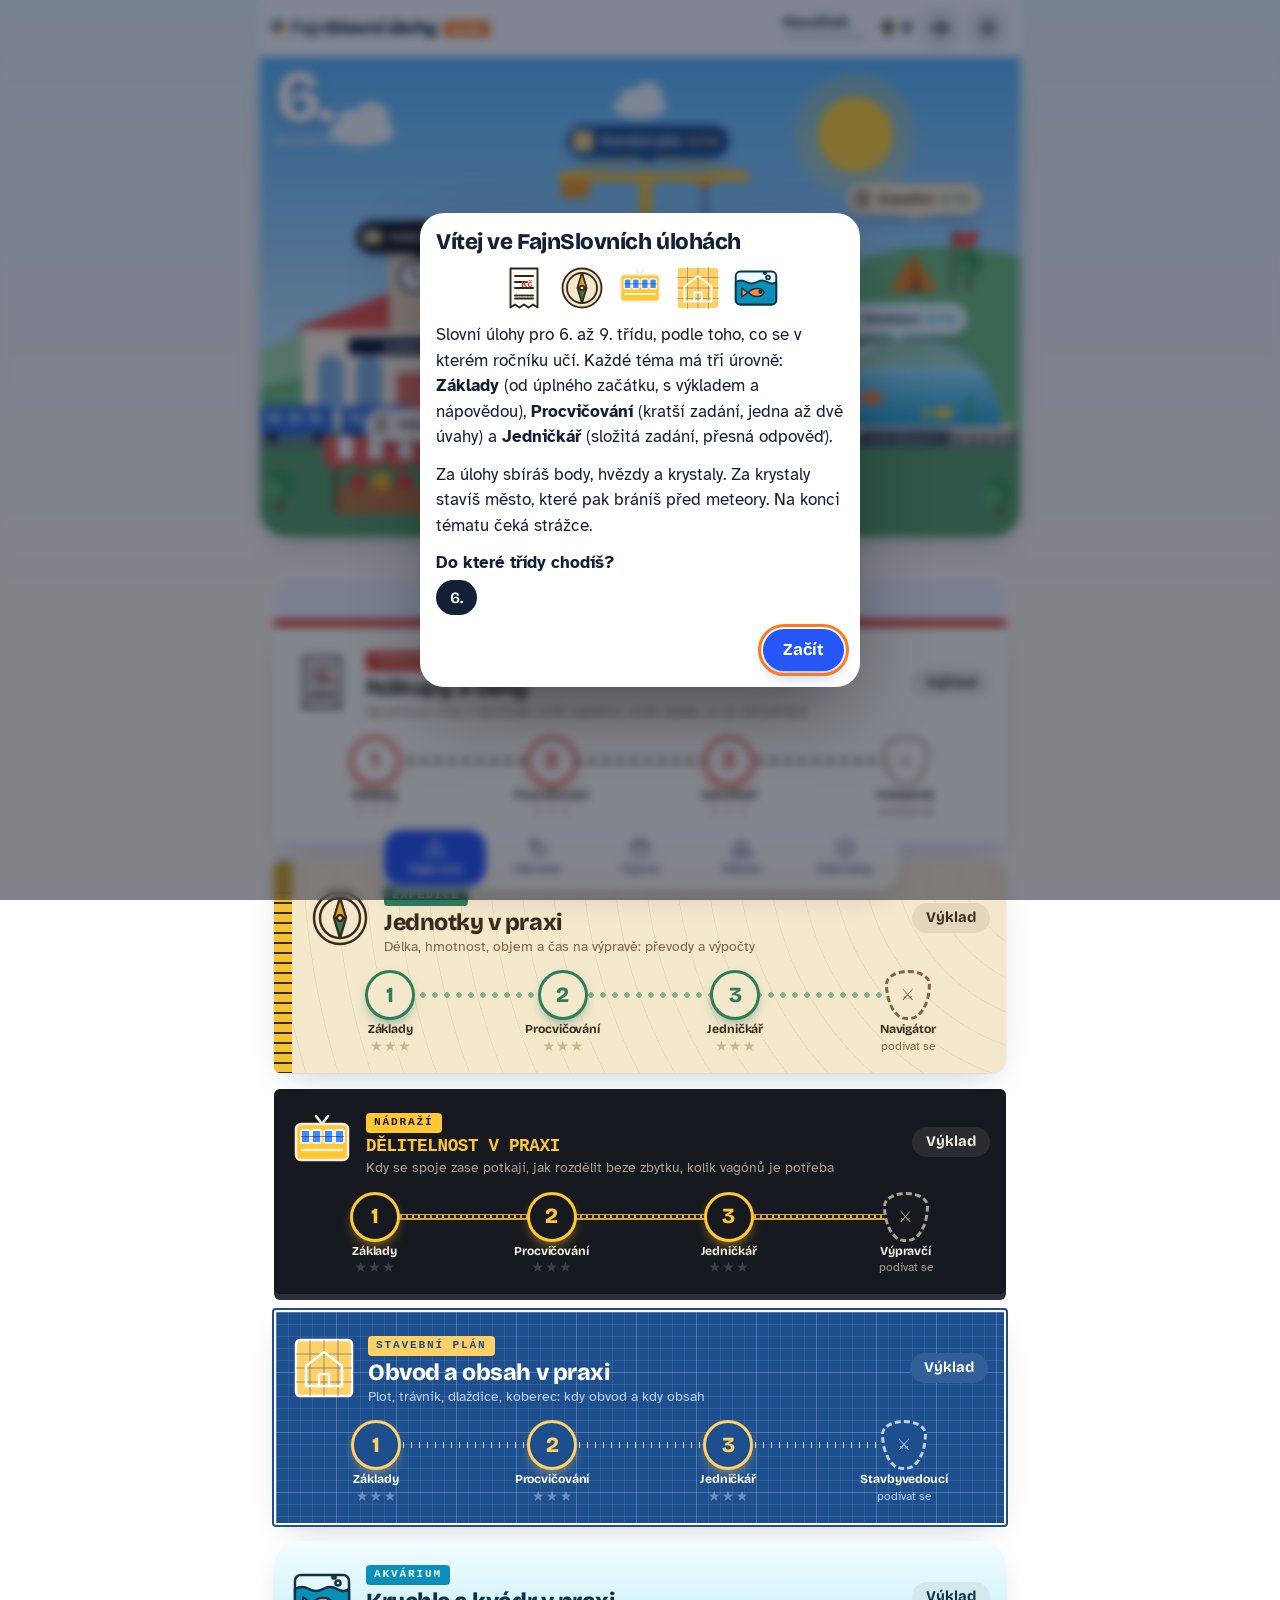
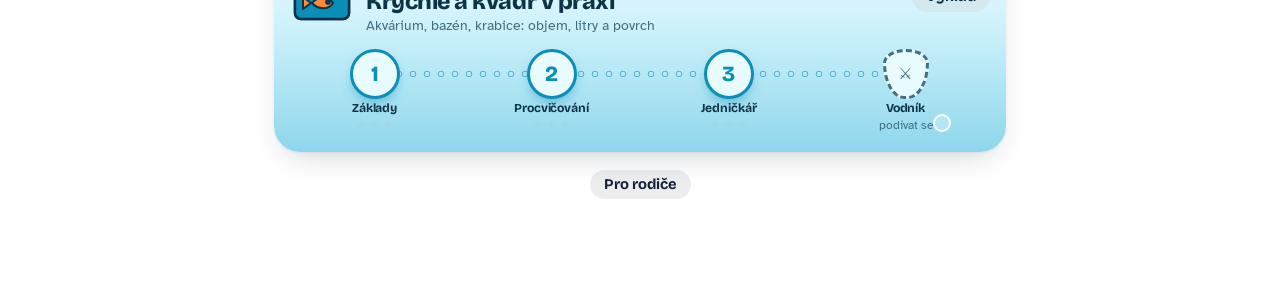
==== commit e40299e3: "Nový vzhled: mapa čtvrti, kulisy světů, klávesnice, razítka, doklady - Výprava je ilustrovaná mapa č" ====
--- a/index-demo.html
+++ b/index-demo.html
@@ -7,6 +7,7 @@
 <meta name="description" content="Slovní úlohy pro 6. až 9. třídu podle ročníků, ve třech obtížnostech, jako hra.">
 <link rel="icon" href="data:,">
 <link rel="stylesheet" href="css/style.css">
+<link rel="stylesheet" href="css/vzhled.css">
 <link rel="stylesheet" href="css/svety.css">
 </head>
 <body>
--- a/css/vzhled.css
+++ b/css/vzhled.css
@@ -0,0 +1,190 @@
+/* Vzhled celé aplikace (nad css/style.css): písma, denní doby místo plochých motivů, mapa čtvrti, lišty, karty, tlačítka.
+   Motivy: světlý = den, tmavý = noc, růžový = západ slunce. Proměnné --m-* barví mapu (js/mapa.js). */
+@font-face { font-family: 'Bricolage Grotesque'; font-style: normal; font-weight: 400 800; font-display: swap; src: url(../fonts/bricolage-latin-ext.woff2) format('woff2'); unicode-range: U+0100-02BA, U+02BD-02C5, U+02C7-02CC, U+02CE-02D7, U+02DD-02FF, U+0304, U+0308, U+0329, U+1D00-1DBF, U+1E00-1E9F, U+1EF2-1EFF, U+2020, U+20A0-20AB, U+20AD-20C0, U+2113, U+2C60-2C7F, U+A720-A7FF; }
+@font-face { font-family: 'Bricolage Grotesque'; font-style: normal; font-weight: 400 800; font-display: swap; src: url(../fonts/bricolage-latin.woff2) format('woff2'); unicode-range: U+0000-00FF, U+0131, U+0152-0153, U+02BB-02BC, U+02C6, U+02DA, U+02DC, U+0304, U+0308, U+0329, U+2000-206F, U+20AC, U+2122, U+2191, U+2193, U+2212, U+2215, U+FEFF, U+FFFD; }
+@font-face { font-family: 'JetBrains Mono'; font-style: normal; font-weight: 500 800; font-display: swap; src: url(../fonts/jetbrains-latin-ext.woff2) format('woff2'); unicode-range: U+0100-02BA, U+02BD-02C5, U+02C7-02CC, U+02CE-02D7, U+02DD-02FF, U+0304, U+0308, U+0329, U+1D00-1DBF, U+1E00-1E9F, U+1EF2-1EFF, U+2020, U+20A0-20AB, U+20AD-20C0, U+2113, U+2C60-2C7F, U+A720-A7FF; }
+@font-face { font-family: 'JetBrains Mono'; font-style: normal; font-weight: 500 800; font-display: swap; src: url(../fonts/jetbrains-latin.woff2) format('woff2'); unicode-range: U+0000-00FF, U+0131, U+0152-0153, U+02BB-02BC, U+02C6, U+02DA, U+02DC, U+0304, U+0308, U+0329, U+2000-206F, U+20AC, U+2122, U+2191, U+2193, U+2212, U+2215, U+FEFF, U+FFFD; }
+
+/* layout: plovoucí lišty nad celoplošnou scénou; obsah ve sloupci do 760 px
+   písmo: Bricolage Grotesque (nadpisy, tlačítka, čísla), Atkinson Hyperlegible (čtení zadání), JetBrains Mono (štítky, displeje) */
+:root, [data-theme="light"] {
+  --f-disp: 'Bricolage Grotesque', 'Atkinson Hyperlegible', system-ui, sans-serif; --f-mono: 'JetBrains Mono', ui-monospace, Consolas, monospace;
+  --bg: #e9f4ff; --bg2: #fdf7ee; --panel: #ffffff; --ink: #142036; --muted: #5b6887; --line: #dce4f1; --accent: #2457f5; --accent-ink: #fff; --hi: #ff7a1a;
+  --stin: 0 1px 2px rgba(20, 32, 54, .06), 0 12px 32px -14px rgba(20, 32, 54, .28); --sklo: rgba(255, 255, 255, .72);
+  --m-n1: #5ab8ff; --m-n2: #b8e3ff; --m-n3: #f3fbff; --m-slunce: #ffd23f; --m-slunce-z: rgba(255, 210, 63, .25); --m-krater: transparent; --m-hvezdy: 0; --m-mrak: #ffffff;
+  --m-kopec2: #a5dbae; --m-kopec1: #6fbe85; --m-zeme: #57a06b; --m-bud: #fff4e3; --m-bud2: #f1ddc0; --m-strecha: #e4574a; --m-okno: #7db3e0; --m-svit: 0;
+  --m-tram: #f19a2a; --m-jerab: #ffc22e; --m-kolej: #5b6475; --m-vagon: #2f6fdc; --m-loko: #e4574a; --m-markyza: #e4574a; --m-markyza-b: #ffffff; --m-pult: #b9783f;
+  --m-voda1: #8ee3ff; --m-voda2: #1f9fd0; --m-sklo: rgba(205, 240, 255, .5); --m-cedule: #142036; --m-napis: #ffffff; --m-stan: #f08a24; --m-kmen: #7a5534; --m-koruna: #3f9a5c; --m-koruna2: #58b170; --m-lampa: #ffffff; --m-zare: 0;
+  --m-slunce-t: translate(0, 0) scale(1);
+}
+[data-theme="dark"] {
+  --bg: #0a1230; --bg2: #121a3d; --panel: #18224a; --ink: #eef2ff; --muted: #a6b2d9; --line: #2b3769; --accent: #7cc4ff; --accent-ink: #061430; --hi: #ffb347;
+  --stin: 0 1px 2px rgba(0, 0, 0, .3), 0 14px 34px -14px rgba(0, 0, 0, .7); --sklo: rgba(16, 24, 58, .72);
+  --m-n1: #050a20; --m-n2: #151d55; --m-n3: #36367a; --m-slunce: #f3efd9; --m-slunce-z: rgba(243, 239, 217, .1); --m-krater: rgba(0, 0, 0, .08); --m-hvezdy: 1; --m-mrak: #26306a;
+  --m-kopec2: #1a2a52; --m-kopec1: #162543; --m-zeme: #0f1b31; --m-bud: #2a3560; --m-bud2: #212b51; --m-strecha: #6d2f4b; --m-okno: #ffd66b; --m-svit: 1;
+  --m-tram: #8a5a2a; --m-jerab: #b4861d; --m-kolej: #2b3352; --m-vagon: #2a4f9a; --m-loko: #9b3247; --m-markyza: #a8343f; --m-markyza-b: #d9d3c7; --m-pult: #5a3a22;
+  --m-voda1: #2a7fc4; --m-voda2: #0c3a6e; --m-sklo: rgba(110, 170, 255, .22); --m-cedule: #ffd66b; --m-napis: #142036; --m-stan: #b8611c; --m-kmen: #3b2a1c; --m-koruna: #1d4a33; --m-koruna2: #24583d; --m-lampa: #ffe9a8; --m-zare: .55;
+}
+[data-theme="girl"] {
+  --bg: #ffe7ef; --bg2: #fff3e6; --panel: #ffffff; --ink: #3a1d3b; --muted: #85587a; --line: #f6cfe0; --accent: #d63c86; --accent-ink: #fff; --hi: #7a4dd8;
+  --stin: 0 1px 2px rgba(58, 29, 59, .06), 0 12px 32px -14px rgba(120, 40, 90, .32); --sklo: rgba(255, 255, 255, .72);
+  --m-n1: #5b3aa6; --m-n2: #ff77ad; --m-n3: #ffc994; --m-slunce: #ffb35c; --m-slunce-z: rgba(255, 179, 92, .3); --m-krater: transparent; --m-hvezdy: .45; --m-mrak: #ffd2e4;
+  --m-kopec2: #c472b0; --m-kopec1: #9b5196; --m-zeme: #7b3f7d; --m-bud: #ffe8f0; --m-bud2: #f8c9da; --m-strecha: #d6407a; --m-okno: #ffd08a; --m-svit: .6;
+  --m-tram: #ec8a3a; --m-jerab: #ffb340; --m-kolej: #5a3a6a; --m-vagon: #6a4bd1; --m-loko: #d6407a; --m-markyza: #e04a86; --m-markyza-b: #fff3f7; --m-pult: #a0623e;
+  --m-voda1: #a5e0ff; --m-voda2: #5b7be0; --m-sklo: rgba(255, 225, 240, .45); --m-cedule: #3a1d3b; --m-napis: #ffffff; --m-stan: #ff8a4a; --m-kmen: #6b3b4a; --m-koruna: #7a4ba0; --m-koruna2: #9765bd; --m-lampa: #fff0d6; --m-zare: .3;
+  --m-slunce-t: translate(-30px, 96px) scale(1.5);
+}
+
+/* ---------- základ ---------- */
+body { background: linear-gradient(180deg, var(--bg) 0, var(--bg2) 620px) fixed; font-size: 17px; }
+h1, h2, h3, .logo, .btn, .uroven, .volba, .chip, .hod-n, .nav, .rocniky, .zap, .mena, .hra-poc, .combo, .jedn, .vysl-zisk, .okno-h { font-family: var(--f-disp); }
+h1, h2 { letter-spacing: -.02em; text-wrap: balance; }
+.pozn { color: var(--muted); }
+
+/* ---------- lišty ---------- */
+.lista, .hra-lista { background: var(--sklo); backdrop-filter: blur(14px) saturate(1.4); -webkit-backdrop-filter: blur(14px) saturate(1.4); border-bottom: 0; box-shadow: 0 1px 0 var(--line); top: env(safe-area-inset-top, 0px); }
+.logo { font-weight: 500; font-size: 1.2rem; letter-spacing: -.02em; }
+.logo b { font-weight: 800; color: var(--ink); }
+.logo::before { content: ''; display: inline-block; width: 12px; height: 12px; margin-right: 7px; border-radius: 3px; background: conic-gradient(#e4574a 0 25%, #ffc22e 0 50%, #2f6fdc 0 75%, #1fa37a 0); transform: rotate(45deg); vertical-align: 1px; }
+.ik { border: 0; border-radius: 12px; background: color-mix(in srgb, var(--ink) 7%, transparent); color: var(--ink); }
+.ik:hover { background: color-mix(in srgb, var(--accent) 16%, transparent); }
+.hod-p, .hod-velka, .postup, .sz-hp { background: color-mix(in srgb, var(--ink) 10%, transparent); border: 0; }
+.hod-p i, .postup i { background: linear-gradient(90deg, var(--accent), var(--hi)); }
+.hod-n { font-weight: 700; }
+.nav { left: 50%; right: auto; bottom: calc(10px + env(safe-area-inset-bottom, 0px)); transform: translateX(-50%); width: min(520px, calc(100% - 20px)); border: 0; border-radius: 22px; background: var(--sklo); backdrop-filter: blur(16px) saturate(1.5); -webkit-backdrop-filter: blur(16px) saturate(1.5); box-shadow: var(--stin); padding: 4px; }
+.nav button { border-top: 0; margin: 0; border-radius: 18px; padding: 7px 2px 6px; font-weight: 600; transition: background .2s, color .2s; }
+.nav button.on { color: var(--accent-ink); background: var(--accent); }
+.obsah { padding: 12px 14px 110px; }
+
+/* ---------- tlačítka a karty ---------- */
+.btn { border: 0; border-radius: 999px; background: color-mix(in srgb, var(--ink) 8%, var(--panel)); color: var(--ink); box-shadow: none; font-weight: 700; padding: 11px 20px; transition: transform .12s, background .2s; }
+.btn:hover:not(:disabled) { background: color-mix(in srgb, var(--ink) 14%, var(--panel)); }
+.btn:active:not(:disabled) { transform: scale(.96); }
+.btn.hl { background: var(--accent); color: var(--accent-ink); box-shadow: 0 8px 18px -8px color-mix(in srgb, var(--accent) 70%, transparent); }
+.btn.hl:hover:not(:disabled) { background: color-mix(in srgb, var(--accent) 88%, var(--ink)); }
+.btn.mini { box-shadow: none; padding: 6px 14px; border-radius: 999px; }
+.chip { border: 0; background: color-mix(in srgb, var(--ink) 8%, var(--panel)); }
+.chip.on { background: var(--ink); color: var(--panel); }
+.karta, .tema { border: 0; border-radius: 22px; box-shadow: var(--stin); }
+.okno { border: 0; border-radius: 24px; box-shadow: 0 30px 80px -20px rgba(0, 0, 0, .5); }
+.okno-x { border: 0; border-radius: 12px; background: color-mix(in srgb, var(--ink) 7%, transparent); }
+.okno-pozadi { background: rgba(8, 14, 36, .5); backdrop-filter: blur(4px); }
+.opak-karta { border: 0; border-radius: 20px; box-shadow: var(--stin); }
+.demo-pruh { border: 0; border-radius: 16px; }
+.uroven { border: 0; border-radius: 16px; box-shadow: none; }
+.odznak, .stavba { border-radius: 18px; }
+.mesto-pano, .uvod { border: 0; border-radius: 22px; box-shadow: var(--stin); }
+
+/* ---------- mapa čtvrti na výpravě ---------- */
+.mapa { position: relative; margin: -12px -14px 6px; overflow: hidden; border-radius: 0 0 28px 28px; box-shadow: var(--stin); }
+.mapa-obr { display: block; width: 100%; height: auto; }
+.mapa-titul { position: absolute; left: 16px; top: 10px; color: #fff; text-shadow: 0 2px 12px rgba(10, 20, 50, .35); pointer-events: none; }
+.mapa-titul b { display: block; font: 800 clamp(2.6rem, 11vw, 4.6rem)/.86 var(--f-disp); letter-spacing: -.05em; }
+.mapa-titul span { display: block; font: 600 .8rem var(--f-mono); letter-spacing: .14em; text-transform: uppercase; opacity: .9; margin-top: 4px; }
+.mapa-pin { position: absolute; transform: translate(-50%, -100%); display: inline-flex; align-items: center; gap: 6px; padding: 5px 10px 5px 5px; border: 0; border-radius: 999px; background: var(--w-pap); color: var(--w-ink); font: 700 .78rem/1 var(--f-disp); white-space: nowrap; box-shadow: 0 6px 16px -6px rgba(0, 0, 0, .45); animation: pin-skok 3.2s ease-in-out infinite; animation-delay: var(--d, 0s); }
+.mapa-pin::after { content: ''; position: absolute; left: 50%; bottom: -5px; width: 10px; height: 10px; margin-left: -5px; background: inherit; transform: rotate(45deg); border-radius: 0 0 3px 0; }
+.mapa-pin svg { width: 22px; height: 22px; display: block; }
+.mapa-pin .pin-hv { font: 700 .7rem var(--f-mono); color: var(--w-acc); }
+.mapa-pin:hover, .mapa-pin:focus-visible { animation-play-state: paused; transform: translate(-50%, -100%) scale(1.08); z-index: 2; }
+@keyframes pin-skok { 0%, 100% { margin-top: 0; } 50% { margin-top: -5px; } }
+@media (max-width: 420px) { .mapa-pin .pin-n { display: none; } .mapa-pin { padding-right: 7px; } }
+.tema.svit { animation: svit 1.2s ease-out; }
+@keyframes svit { 0% { box-shadow: 0 0 0 0 var(--w-acc); } 40% { box-shadow: 0 0 0 10px color-mix(in srgb, var(--w-acc) 30%, transparent); } 100% { box-shadow: var(--stin); } }
+
+/* barvy obrázku mapy */
+.m-nebe1 { stop-color: var(--m-n1); } .m-nebe2 { stop-color: var(--m-n2); } .m-nebe3 { stop-color: var(--m-n3); }
+.m-voda1 { stop-color: var(--m-voda1); } .m-voda2 { stop-color: var(--m-voda2); }
+.m-slunce { transform: var(--m-slunce-t); transform-box: view-box; transform-origin: 470px 62px; }
+.m-slunce-k { fill: var(--m-slunce); } .m-slunce-z { fill: var(--m-slunce-z); } .m-krater { fill: var(--m-krater); }
+.m-hvezda { fill: #fff; opacity: var(--m-hvezdy); animation: m-trpyt 3s ease-in-out infinite; animation-delay: var(--d); }
+@keyframes m-trpyt { 50% { opacity: calc(var(--m-hvezdy) * .25); } }
+.m-mrak { fill: var(--m-mrak); opacity: .9; animation: m-mrak 70s linear infinite; animation-delay: var(--d); }
+@keyframes m-mrak { from { transform: translateX(-160px); } to { transform: translateX(680px); } }
+.m-kopec2 { fill: var(--m-kopec2); } .m-kopec1 { fill: var(--m-kopec1); } .m-zeme { fill: var(--m-zeme); }
+.m-stezka { fill: none; stroke: var(--m-bud2); stroke-width: 2.5; stroke-dasharray: 2 6; stroke-linecap: round; }
+.m-stan { fill: var(--m-stan); } .m-stan2 { fill: color-mix(in srgb, var(--m-stan) 70%, #000); } .m-stin { fill: rgba(0, 0, 0, .35); }
+.m-vlajka { fill: var(--m-strecha); transform-origin: 32px -48px; animation: m-vlajka 1.6s ease-in-out infinite; }
+@keyframes m-vlajka { 50% { transform: skewY(8deg) scaleX(.9); } }
+.m-kmen { fill: var(--m-kmen); } .m-koruna { fill: var(--m-koruna); } .m-koruna2 { fill: var(--m-koruna2); }
+.m-budova { fill: var(--m-bud); } .m-budova2 { fill: var(--m-bud2); } .m-strecha { fill: var(--m-strecha); } .m-dvere { fill: var(--m-strecha); opacity: .8; }
+.m-okno { fill: var(--m-okno); filter: drop-shadow(0 0 calc(var(--m-svit) * 4px) var(--m-okno)); }
+[data-theme="dark"] .m-okno { animation: m-okno 6s ease-in-out infinite; animation-delay: var(--d); }
+@keyframes m-okno { 80% { opacity: 1; } 90% { opacity: .55; } }
+.m-hodiny { fill: #fff; stroke: var(--m-cedule); stroke-width: 2; } .m-ruc { stroke: var(--m-cedule); stroke-width: 2; stroke-linecap: round; }
+.m-cedule { fill: var(--m-cedule); } .m-napis { font: 800 9px var(--f-mono); fill: var(--m-napis); text-anchor: middle; letter-spacing: .12em; } .m-napis-m { font-size: 7.5px; }
+.m-hruba { fill: color-mix(in srgb, var(--m-bud2) 60%, transparent); } .m-tram { fill: var(--m-tram); }
+.m-jerab { fill: var(--m-jerab); } .m-jerab-l { stroke: var(--m-jerab); stroke-width: 2; fill: none; } .m-lano { stroke: var(--m-cedule); stroke-width: 1.4; } .m-naklad { fill: var(--m-strecha); }
+.m-kocka { animation: m-kocka 7s ease-in-out infinite alternate; }
+@keyframes m-kocka { from { transform: translateX(16px); } to { transform: translateX(-70px); } }
+.m-sklo { fill: var(--m-sklo); stroke: color-mix(in srgb, var(--m-voda2) 60%, #fff); stroke-width: 2.5; }
+.m-hladina { fill: none; stroke: rgba(255, 255, 255, .6); stroke-width: 1.6; }
+.m-odlesk { fill: none; stroke: rgba(255, 255, 255, .7); stroke-width: 4; stroke-linecap: round; }
+.m-ryba { animation: m-ryba 9s ease-in-out infinite alternate; } .m-ryba-b { animation-duration: 7s; animation-direction: alternate-reverse; }
+@keyframes m-ryba { from { transform: translateX(-26px); } to { transform: translateX(34px); } }
+.m-ryba1 { fill: #ff8a3d; } .m-ryba2 { fill: #ffd23f; } .m-rasa { fill: none; stroke: #2fae6b; stroke-width: 3; stroke-linecap: round; }
+.m-kolej { fill: var(--m-kolej); } .m-prazec { fill: color-mix(in srgb, var(--m-kolej) 70%, var(--m-zeme)); }
+.m-vlak { animation: m-vlak 16s linear infinite; }
+@keyframes m-vlak { 0% { transform: translateX(-200px); } 55%, 100% { transform: translateX(640px); } }
+.m-vagon { fill: var(--m-vagon); } .m-loko { fill: var(--m-loko); } .m-okno-v { fill: var(--m-okno); } .m-kolo { fill: var(--m-cedule); }
+.m-markyza { fill: var(--m-markyza); } .m-markyza-b { fill: var(--m-markyza-b); } .m-pult { fill: var(--m-pult); }
+.m-ovoce1 { fill: #e8443a; } .m-ovoce2 { fill: #ffb21f; } .m-ovoce3 { fill: #6cc04a; }
+.m-lampa { fill: var(--m-lampa); } .m-zare { fill: var(--m-lampa); opacity: calc(var(--m-zare) * .5); }
+
+/* ---------- místa (karty témat) ---------- */
+.temata { gap: 16px; }
+.tema[data-svet] { padding: 16px; }
+.tema[data-svet] h2 { font-size: 1.45rem; line-height: 1.05; }
+.tema[data-svet] .tema-ik, .tema[data-svet] .tema-ik svg { width: 64px; height: 64px; }
+.tema[data-svet] .urovne { gap: 8px; margin-top: 14px; }
+.tema[data-svet] .uroven { border: 0; border-radius: 16px; padding: 10px 4px 8px; background: color-mix(in srgb, var(--w-ink) 7%, var(--w-pap)); box-shadow: none; }
+.tema[data-svet] .uroven:hover { background: color-mix(in srgb, var(--w-acc) 18%, var(--w-pap)); }
+.tema[data-svet] .uroven.zamek { background: transparent; outline: 2px dashed color-mix(in srgb, var(--w-ink) 25%, transparent); outline-offset: -2px; }
+.tema[data-svet] .btn { box-shadow: none; background: color-mix(in srgb, var(--w-ink) 9%, var(--w-pap)); }
+.ur-c { font-family: var(--f-disp); }
+
+/* ---------- výsledek ---------- */
+.vysl h1 { font-size: clamp(2rem, 8vw, 3rem); }
+.vysl-zisk span { background: color-mix(in srgb, var(--ink) 7%, transparent); border-radius: 999px; padding: 4px 14px; }
+@media (prefers-reduced-motion: reduce) { .m-vlak, .m-mrak, .m-kocka, .m-ryba, .mapa-pin { animation: none; } }
+
+/* ---------- cesta úrovní v kartě tématu: zastávky spojené trasou ve stylu světa ---------- */
+.tema[data-svet] { padding: 18px 16px 14px; }
+.tema[data-svet] .tema-h { gap: 12px; align-items: center; }
+.tema[data-svet] .tema-svet { margin-bottom: 4px; }
+.tema[data-svet] .tema-n p { font-size: .88rem; margin-top: 4px; }
+.cesta { position: relative; display: grid; grid-template-columns: repeat(4, 1fr); gap: 4px; margin-top: 16px; }
+.cesta::before { content: ''; position: absolute; left: 12.5%; right: 12.5%; top: 25px; height: 6px; margin-top: -3px; background: var(--w-trasa, repeating-linear-gradient(90deg, var(--w-acc) 0 10px, transparent 10px 18px)); border-radius: 3px; opacity: .55; }
+.tema[data-svet] .cesta .uroven { position: relative; background: none; padding: 0 2px 4px; gap: 3px; border-radius: 14px; outline: 0; }
+.tema[data-svet] .cesta .uroven:hover { background: none; }
+.cesta .ur-c { width: 50px; height: 50px; font-size: 1.35rem; font-weight: 800; background: var(--w-pap); color: var(--w-acc); border: 3px solid var(--w-acc); box-shadow: 0 6px 14px -6px color-mix(in srgb, var(--w-acc) 80%, transparent); transition: transform .15s; }
+.cesta .uroven:hover .ur-c { transform: scale(1.1) rotate(-4deg); }
+.cesta .uroven.hotovo .ur-c { background: var(--w-acc); color: var(--w-acc-ink, #fff); }
+.cesta .uroven.dalsi .ur-c { animation: dalsi 1.8s ease-in-out infinite; }
+@keyframes dalsi { 0%, 100% { box-shadow: 0 0 0 0 color-mix(in srgb, var(--w-acc) 55%, transparent); } 50% { box-shadow: 0 0 0 9px color-mix(in srgb, var(--w-acc) 0%, transparent); } }
+.cesta .ur-n { font-size: .82rem; font-weight: 700; }
+.cesta .hv i { font-size: .9rem; }
+.tema[data-svet] .cesta .strazce-b .ur-c { border-radius: 14px; transform: rotate(45deg); width: 42px; height: 42px; margin: 4px 0; background: var(--w-ink); color: var(--w-pap); border-color: var(--w-ink); font-size: 1rem; }
+.tema[data-svet] .cesta .strazce-b .ur-c::first-line { }
+.tema[data-svet] .cesta .strazce-b.zamek .ur-c { background: var(--w-pap); color: var(--w-mut); border-style: dashed; border-color: var(--w-mut); box-shadow: none; }
+.tema[data-svet] .cesta .strazce-b.porazen .ur-c { background: var(--w-acc2); color: var(--w-ink); border-color: var(--w-acc2); }
+.tema[data-svet] .cesta .uroven.zamek { outline: 0; }
+/* trasa podle světa */
+[data-svet="trh"] { --w-trasa: repeating-linear-gradient(90deg, var(--w-ink) 0 8px, transparent 8px 14px); }
+[data-svet="expedice"] { --w-trasa: radial-gradient(circle, var(--w-acc) 2.6px, transparent 3px) 0 50% / 12px 6px repeat-x; }
+[data-svet="nadrazi"] { --w-trasa: linear-gradient(var(--w-acc) 0 1.5px, transparent 1.5px 4.5px, var(--w-acc) 4.5px) , repeating-linear-gradient(90deg, transparent 0 4px, var(--w-acc) 4px 6px); }
+[data-svet="plan"] { --w-trasa: repeating-linear-gradient(90deg, #fff 0 1.5px, transparent 1.5px 8px); }
+[data-svet="akvarium"] { --w-trasa: radial-gradient(circle, transparent 2px, var(--w-acc) 2.5px 3.2px, transparent 3.6px) 0 50% / 14px 8px repeat-x; }
+[data-svet="nadrazi"] .cesta::before, [data-svet="plan"] .cesta::before { opacity: .8; }
+.uvod-t { margin: 10px 0 4px; }
+.tema[data-svet] .tema-ik { background: none; border: 0; border-radius: 0; }
+.tema[data-svet] .btn { color: var(--w-ink); }
+.cesta .ur-n { font-size: .76rem; letter-spacing: -.01em; white-space: nowrap; color: var(--w-ink); }
+.tema[data-svet] .ur-z { color: var(--w-mut); }
+.tema[data-svet] .hv i { color: color-mix(in srgb, var(--w-ink) 22%, transparent); }
+.tema[data-svet] .cesta .strazce-b .ur-c { transform: none; width: 46px; height: 50px; margin: 0; border-radius: 50% 50% 46% 46% / 28% 28% 72% 72%; }
+@media (max-width: 400px) {
+  .lista { gap: 4px; padding: 8px 8px; }
+  .lista .logo { font-size: .95rem; } .logo::before { width: 9px; height: 9px; margin-right: 5px; }
+  .lista .hod { min-width: 0; max-width: 78px; } .lista .hod-n { font-size: .78rem; overflow: hidden; text-overflow: ellipsis; white-space: nowrap; }
+  .lista .ik { width: 34px; height: 34px; }
+}
--- a/css/svety.css
+++ b/css/svety.css
@@ -80,23 +80,14 @@
 /* karty témat na výpravě */
 .tema[data-svet] { position: relative; overflow: hidden; background: var(--w-pap); color: var(--w-ink); border-color: var(--w-ink); }
 .tema[data-svet] .tema-n p { color: var(--w-mut); }
-.tema[data-svet] .tema-ik { width: 56px; height: 56px; background: none; border: 0; }
-.tema[data-svet] .tema-ik svg { width: 56px; height: 56px; }
 .tema[data-svet]:hover .tema-ik svg { animation: su-znak .6s cubic-bezier(.3, 1.5, .5, 1); }
 .tema-svet { display: inline-block; margin-bottom: 6px; padding: 1px 8px; font: 700 .7rem/1.6 ui-monospace, Consolas, monospace; letter-spacing: .16em; text-transform: uppercase; background: var(--w-acc); color: var(--w-pap); border-radius: 4px; }
-.tema[data-svet] .uroven { background: var(--w-pap); color: var(--w-ink); border-color: var(--w-ink); box-shadow: 0 3px 0 var(--w-ink); }
-.tema[data-svet] .ur-c { background: var(--w-acc); color: var(--w-acc-ink, #fff); }
-.tema[data-svet] .ur-z { color: var(--w-mut); }
-.tema[data-svet] .uroven.zamek { box-shadow: none; color: var(--w-mut); }
-.tema[data-svet] .btn { background: var(--w-pap); color: var(--w-ink); border-color: var(--w-ink); box-shadow: 0 2px 0 var(--w-ink); }
 .tema[data-svet] .hv i { color: var(--w-line); } .tema[data-svet] .hv i.on { color: var(--w-acc2); }
 
 /* ================= TRŽNICE: účtenka, cenovky, displej pokladny ================= */
 [data-svet="trh"] { --w-pap: #fffdf5; --w-ink: #2b2620; --w-mut: #7b6f5d; --w-acc: #d6402e; --w-acc2: #f2b632; --w-line: #d9cfbd;
   --w-in-bg: #13291d; --w-in-ink: #8dffad; --w-q: ui-monospace; --w-hint-bg: #fff6d9; --w-rot: 1.5deg; }
 [data-theme="dark"] [data-svet="trh"] { --w-pap: #f1ead9; }
-.hra[data-svet="trh"] .hra-telo { background: repeating-linear-gradient(90deg, #d6402e 0 26px, #fffdf5 26px 52px) top / 100% 18px no-repeat; padding-top: 34px; }
-.hra[data-svet="trh"] .hra-telo::before { content: ''; display: block; height: 14px; margin: -16px -12px 4px; background: radial-gradient(circle at 13px 0, #d6402e 12px, transparent 13px) 0 0 / 26px 14px repeat-x, radial-gradient(circle at 13px 0, #fffdf5 12px, transparent 13px) 26px 0 / 52px 14px repeat-x; }
 .ul[data-svet="trh"] { border-radius: 4px 4px 0 0; border-bottom: 0; }
 .ul[data-svet="trh"] .ul-hlava { justify-content: center; border-bottom: 2px dashed var(--w-line); padding-bottom: 10px; }
 .ul[data-svet="trh"] .ul-svet-n { flex: none; font-size: 1rem; color: var(--w-ink); }
@@ -116,7 +107,6 @@
 [data-svet="expedice"] { --w-pap: #f4e8cc; --w-ink: #3a2c1a; --w-mut: #7c6545; --w-acc: #2f7d5b; --w-acc2: #e0a526; --w-line: #cdb68a;
   --w-in-bg: transparent; --w-in-ink: #3a2c1a; --w-hint-bg: #fffaf0; --w-rot: -2deg; }
 [data-theme="dark"] [data-svet="expedice"] { --w-pap: #e6d7b5; }
-.hra[data-svet="expedice"] .hra-telo { background: repeating-radial-gradient(circle at 80% 10%, transparent 0 22px, color-mix(in srgb, #2f7d5b 14%, transparent) 22px 23px); }
 .ul[data-svet="expedice"], .tema[data-svet="expedice"] { border-radius: 6px 14px 14px 6px; border-left: 18px solid #f2c230;
   border-image: repeating-linear-gradient(180deg, #3a2c1a 0 2px, #f2c230 2px 10px) 0 0 0 18 / 0 0 0 18px;
   background-image: repeating-radial-gradient(circle at 110% -10%, transparent 0 30px, rgba(58, 44, 26, .07) 30px 31px); }
@@ -129,7 +119,6 @@
 /* ================= NÁDRAŽÍ: odjezdová tabule ================= */
 [data-svet="nadrazi"] { --w-pap: #16191f; --w-ink: #f3efe2; --w-mut: #a8a28f; --w-acc: #ffc832; --w-acc2: #3d8bff; --w-line: #3a3f4b; --w-acc-ink: #16191f;
   --w-in-bg: #0b0d11; --w-in-ink: #ffc832; --w-q: ui-monospace; --w-hint-bg: #0f3b7a; --w-hint-ink: #ffffff; --w-hint-n: #ffc832; --w-rot: 0deg; }
-.hra[data-svet="nadrazi"] .hra-telo { background: linear-gradient(transparent 0 calc(100% - 26px), #6b5a48 calc(100% - 26px)), repeating-linear-gradient(90deg, transparent 0 34px, rgba(107, 90, 72, .25) 34px 40px); }
 .ul[data-svet="nadrazi"] { border-radius: 6px; border-width: 3px; box-shadow: 0 8px 0 #2b2f38; animation-name: ul-preklop; animation-duration: .5s; transform-origin: top; }
 @keyframes ul-preklop { from { transform: perspective(600px) rotateX(-75deg); opacity: 0; } }
 .ul[data-svet="nadrazi"] .ul-hlava { color: var(--w-acc); border-bottom: 1px solid var(--w-line); padding-bottom: 8px; }
@@ -160,7 +149,6 @@
 .ul[data-svet="plan"] .ul-pata { height: 34px; margin-left: 40%; border-top: 1px solid #fff; border-left: 1px solid #fff; background: linear-gradient(90deg, transparent 49.5%, #fff 49.5% 50.5%, transparent 50.5%); position: relative; }
 .ul[data-svet="plan"] .ul-pata::before { content: 'výkres'; position: absolute; left: 8px; top: 8px; font: 700 .7rem ui-monospace, monospace; letter-spacing: .08em; text-transform: uppercase; color: var(--w-mut); }
 .ul[data-svet="plan"] .ul-pata::after { content: '1 : 100'; position: absolute; right: 8px; top: 8px; font: 700 .7rem ui-monospace, monospace; color: var(--w-mut); }
-.hra[data-svet="plan"] .hra-telo { background: linear-gradient(90deg, transparent 0 calc(50% - .5px), color-mix(in srgb, #1d4f8f 18%, transparent) calc(50% - .5px) calc(50% + .5px), transparent 0); }
 
 /* ================= AKVÁRIUM: voda, bublinky, písek ================= */
 [data-svet="akvarium"] { --w-pap: #e8fbff; --w-ink: #0c3346; --w-mut: #3f6f84; --w-acc: #0b8fb8; --w-acc2: #ff8a3d; --w-line: #9fd7e8;
@@ -175,7 +163,6 @@
 .ul[data-svet="akvarium"] .napoveda { border-left: 0; border-radius: 16px; backdrop-filter: blur(4px); }
 .ul[data-svet="akvarium"] .ul-akce.lepi { background: #b3e6f4; }
 .ul[data-svet="akvarium"] .ul-pata { height: 28px; background: radial-gradient(circle at 20% 70%, #c9b28a 4px, transparent 5px), radial-gradient(circle at 55% 60%, #a8916b 5px, transparent 6px), radial-gradient(circle at 80% 75%, #d8c49c 3px, transparent 4px), linear-gradient(transparent 30%, #e8d6ae 30%); }
-.hra[data-svet="akvarium"] .hra-telo { background: linear-gradient(180deg, transparent, color-mix(in srgb, #0b8fb8 18%, transparent)); }
 
 /* doladění: scéna bez podkladu lišty, zubatý okraj účtenky, pozadí úvodních titulků */
 .postup.postup-sc { background: none; border: 0; box-shadow: none; }
@@ -212,3 +199,116 @@
 .okno[data-svet="plan"] { background-image: linear-gradient(rgba(255, 255, 255, .08) 1px, transparent 1px), linear-gradient(90deg, rgba(255, 255, 255, .08) 1px, transparent 1px); background-size: 12px 12px; }
 .okno[data-svet="plan"] .vyklad-t b, .okno[data-svet="nadrazi"] .vyklad-t b { color: var(--w-acc); }
 .vyklad-znak svg { width: 72px; height: 72px; display: block; margin: 0 auto 8px; animation: su-znak .8s cubic-bezier(.3, 1.5, .5, 1); }
+
+/* ================= kulisa světa přes celou obrazovku (js/svety.js, kulisa) ================= */
+.hra { position: relative; }
+.hra-telo { position: relative; z-index: 1; }
+.kulisa { position: fixed; inset: 0; z-index: 0; pointer-events: none; overflow: hidden; background: var(--k-bg); }
+.k-svg { position: absolute; display: block; }
+.k-horni { left: 0; right: 0; top: 56px; width: 100%; height: 60px; }
+.k-dolni { left: 0; right: 0; bottom: 0; width: 100%; height: 90px; }
+.k-levy { left: 0; top: 15%; height: 70%; width: 60px; }
+.k-pravy { right: 0; bottom: 0; height: 60%; width: 60px; }
+.k-cela { inset: 0; width: 100%; height: 100%; }
+.kulisa.slavi .k-svg { animation: k-slavi .6s cubic-bezier(.3, 1.6, .5, 1); }
+@keyframes k-slavi { 40% { transform: translateY(-6px); } }
+.ul.otres { animation: trese .35s; }
+/* tržnice: dlažba, girlanda, bedny s ovocem */
+.kulisa[data-svet="trh"] { --k-bg: repeating-linear-gradient(45deg, transparent 0 22px, rgba(150, 100, 60, .07) 22px 24px), repeating-linear-gradient(-45deg, transparent 0 22px, rgba(150, 100, 60, .07) 22px 24px), linear-gradient(#fde9cf, #f3d6b2); }
+[data-theme="dark"] .kulisa[data-svet="trh"] { --k-bg: repeating-linear-gradient(45deg, transparent 0 22px, rgba(0, 0, 0, .15) 22px 24px), linear-gradient(#3b2a22, #2a1d18); }
+.k-snura { fill: none; stroke: #6b4a2e; stroke-width: 1.5; } .k-pr0 { fill: #d6402e; } .k-pr1 { fill: #f2b632; } .k-pr2 { fill: #2f8f5b; }
+.k-bedna { fill: #c98a4b; stroke: #8a5a2c; stroke-width: 2; } .k-lat { stroke: #8a5a2c; stroke-width: 2; }
+.k-o0 { fill: #e8443a; } .k-o1 { fill: #ffb21f; } .k-o2 { fill: #6cc04a; }
+/* nádraží: hala s okny, nástupiště, projíždějící vlak */
+.kulisa[data-svet="nadrazi"] { --k-bg: linear-gradient(#2a3140, #151920 70%); }
+[data-theme="girl"] .kulisa[data-svet="nadrazi"] { --k-bg: linear-gradient(#4a3358, #1f1726 70%); }
+.k-okno { fill: rgba(255, 220, 140, .12); stroke: rgba(255, 255, 255, .15); stroke-width: 2; } .k-mriz { stroke: rgba(255, 255, 255, .12); stroke-width: 2; }
+.k-nastupiste { fill: #3a3f4b; } .k-hrana { fill: #ffc832; }
+.k-vagon { fill: #c8102e; } .k-okenko { fill: #ffe9a8; }
+.k-vlak { animation: k-vlak 9s linear infinite; }
+@keyframes k-vlak { 0% { transform: translateX(-320px); } 45%, 100% { transform: translateX(720px); } }
+.kulisa.slavi .k-vlak { animation: k-vlak 9s linear infinite, none; }
+/* stavební plán: dřevěný stůl, pravítko, tužka */
+.kulisa[data-svet="plan"] { --k-bg: repeating-linear-gradient(92deg, rgba(0, 0, 0, .05) 0 2px, transparent 2px 9px), repeating-linear-gradient(90deg, #b8834f 0 140px, #ad7845 140px 280px); }
+[data-theme="dark"] .kulisa[data-svet="plan"] { --k-bg: repeating-linear-gradient(92deg, rgba(0, 0, 0, .15) 0 2px, transparent 2px 9px), linear-gradient(90deg, #4a3220, #3e2a1b); }
+.k-pravitko { fill: #fff6d6; stroke: #8a6a2a; stroke-width: 1.5; } .k-ryska { stroke: #8a6a2a; stroke-width: 1.2; }
+.k-tuzka { fill: #ffc22e; stroke: #8a5a00; stroke-width: 1.5; } .k-hrot { fill: #f3d7b0; stroke: #8a5a00; stroke-width: 1.5; } .k-guma { fill: #f08aa0; }
+/* akvárium: hlubina, ryby, bublinky, řasy */
+.kulisa[data-svet="akvarium"] { --k-bg: radial-gradient(ellipse at 50% -10%, rgba(255, 255, 255, .55), transparent 55%), linear-gradient(#c2f1ff, #48b6dd 55%, #126f9f); }
+[data-theme="dark"] .kulisa[data-svet="akvarium"] { --k-bg: radial-gradient(ellipse at 50% -10%, rgba(120, 200, 255, .25), transparent 55%), linear-gradient(#0f4a78, #072a4a 60%, #03162a); }
+[data-theme="girl"] .kulisa[data-svet="akvarium"] { --k-bg: radial-gradient(ellipse at 50% -10%, rgba(255, 220, 240, .6), transparent 55%), linear-gradient(#ffd6ee, #9ab8ff 55%, #5b6fd6); }
+.k-ryba { transform: translate(-80px, var(--y)); animation: k-ryba 22s linear infinite; animation-delay: var(--d); }
+@keyframes k-ryba { from { transform: translate(-80px, var(--y)); } to { transform: translate(480px, calc(var(--y) - 40px)); } }
+.k-rybka { fill: #ff8a3d; opacity: .75; } .k-ryba:nth-of-type(2) .k-rybka { fill: #ffd23f; } .k-oko { fill: #0c3346; }
+.k-bub { fill: none; stroke: rgba(255, 255, 255, .7); stroke-width: 2; animation: k-bub 9s linear infinite; animation-delay: var(--d); }
+@keyframes k-bub { to { transform: translateY(-720px); } }
+.k-rasa { fill: none; stroke: #2fae6b; stroke-width: 6; stroke-linecap: round; opacity: .7; transform-origin: bottom; animation: k-rasa 4s ease-in-out infinite alternate; animation-delay: var(--d); }
+@keyframes k-rasa { to { transform: skewX(6deg); } }
+.kulisa[data-svet="akvarium"].slavi .k-bub { animation-duration: 2.5s; }
+/* expedice: mapa s vrstevnicemi, hory, kompas */
+.kulisa[data-svet="expedice"] { --k-bg: repeating-radial-gradient(circle at 20% 80%, transparent 0 26px, rgba(58, 44, 26, .09) 26px 28px), repeating-radial-gradient(circle at 85% 20%, transparent 0 30px, rgba(47, 125, 91, .1) 30px 32px), #efe2bf; }
+[data-theme="dark"] .kulisa[data-svet="expedice"] { --k-bg: repeating-radial-gradient(circle at 20% 80%, transparent 0 26px, rgba(255, 255, 255, .05) 26px 28px), #2b2619; }
+.k-hora { fill: #6f8f6a; opacity: .5; } .k-snih { fill: #fff; opacity: .7; }
+.k-kompas { left: auto; right: 10px; top: 70px; width: 110px; height: 110px; }
+.k-kruh { fill: rgba(255, 255, 255, .35); stroke: #3a2c1a; stroke-width: 2; } .k-strelka { fill: #c0582b; } .k-sever { font: 800 12px var(--f-mono); fill: #3a2c1a; text-anchor: middle; }
+.k-kompas { animation: k-kompas 8s ease-in-out infinite; transform-origin: center; }
+@keyframes k-kompas { 50% { transform: rotate(14deg); } }
+/* lišta série nad kulisou */
+.hra[data-svet="nadrazi"] .hra-lista, .hra[data-svet="plan"] .hra-lista { background: rgba(10, 14, 22, .55); color: #fff; box-shadow: none; }
+.hra[data-svet="nadrazi"] .hra-lista .ik, .hra[data-svet="plan"] .hra-lista .ik { color: #fff; background: rgba(255, 255, 255, .12); }
+.hra[data-svet="nadrazi"] .sc-t, .hra[data-svet="nadrazi"] .sc-v, .hra[data-svet="plan"] .sc-t, .hra[data-svet="plan"] .sc-v { stroke: rgba(255, 255, 255, .6); }
+.hra[data-svet] .ul-svet { box-shadow: 0 24px 50px -20px rgba(0, 0, 0, .45); }
+
+/* ================= klávesnice světa ================= */
+.klavesy { display: grid; grid-template-columns: repeat(3, 1fr); gap: 8px; max-width: 290px; margin: 12px 0 2px; }
+.klavesa { height: 50px; border: 0; border-radius: 12px; font: 800 1.35rem var(--f-disp); background: color-mix(in srgb, var(--w-ink, var(--ink)) 9%, var(--w-pap, var(--panel))); color: var(--w-ink, var(--ink)); box-shadow: 0 4px 0 color-mix(in srgb, var(--w-ink, var(--ink)) 25%, transparent); transition: transform .06s, box-shadow .06s; }
+.klavesa:active:not(:disabled), .klavesa.stisk { transform: translateY(3px); box-shadow: 0 1px 0 color-mix(in srgb, var(--w-ink, var(--ink)) 25%, transparent); }
+.klavesa:disabled { opacity: .45; }
+.klavesa.k-smaz { color: var(--w-acc, var(--accent)); }
+/* pokladna */
+.ul[data-svet="trh"] .klavesa { background: linear-gradient(#fffaf0, #ece2cf); border-radius: 8px; box-shadow: 0 4px 0 #b9a888, inset 0 -2px 0 rgba(0, 0, 0, .06); font-family: var(--f-mono); }
+.ul[data-svet="trh"] .k-smaz { background: linear-gradient(#ee6a57, #d6402e); color: #fff; box-shadow: 0 4px 0 #9a2a1d; }
+/* automat na jízdenky */
+.ul[data-svet="nadrazi"] .klavesy { background: #0b0d11; padding: 10px; border-radius: 14px; border: 2px solid #3a3f4b; }
+.ul[data-svet="nadrazi"] .klavesa { background: linear-gradient(#2b303a, #1c2028); color: #ffc832; font-family: var(--f-mono); box-shadow: 0 4px 0 #000, inset 0 1px 0 rgba(255, 255, 255, .12); }
+.ul[data-svet="nadrazi"] .k-smaz { color: #fff; background: linear-gradient(#3d8bff, #2563c9); }
+/* kalkulačka na výkresu */
+.ul[data-svet="plan"] .klavesa { background: transparent; color: #fff; border: 1.5px solid rgba(255, 255, 255, .7); box-shadow: 3px 3px 0 rgba(0, 0, 0, .2); border-radius: 4px; }
+.ul[data-svet="plan"] .k-smaz { color: #ffd166; border-color: #ffd166; }
+/* bublinky */
+.ul[data-svet="akvarium"] .klavesa { border-radius: 50%; width: 54px; height: 54px; justify-self: center; background: radial-gradient(circle at 35% 30%, #fff, rgba(255, 255, 255, .55) 40%, rgba(150, 220, 245, .55)); box-shadow: inset 0 0 0 2px rgba(255, 255, 255, .9), 0 6px 14px -6px rgba(11, 143, 184, .6); }
+/* deník: dřevěné kostky */
+.ul[data-svet="expedice"] .klavesa { background: linear-gradient(#e2b47a, #c9935a); color: #3a2c1a; border-radius: 6px; box-shadow: 0 4px 0 #8a5a2c, inset 0 1px 0 rgba(255, 255, 255, .35); }
+
+/* ================= razítka ================= */
+.razitko { position: absolute; right: 18px; top: 34%; z-index: 3; pointer-events: none; transform: rotate(-14deg); animation: razitko-buch .45s cubic-bezier(.2, 1.6, .4, 1) both; }
+.razitko span { display: block; padding: 6px 14px; font: 800 1.5rem/1 var(--f-mono); letter-spacing: .08em; text-transform: uppercase; color: var(--w-raz, #c8102e); border: 4px double var(--w-raz, #c8102e); border-radius: 8px; background: color-mix(in srgb, var(--w-pap) 70%, transparent); opacity: .9;
+  -webkit-mask: radial-gradient(circle at 30% 40%, #000 60%, rgba(0, 0, 0, .7) 61% 70%, #000 71%); }
+.razitko.sede span { color: #6b7280; border-color: #6b7280; }
+@keyframes razitko-buch { 0% { transform: scale(2.6) rotate(-4deg); opacity: 0; } 60% { opacity: 1; } 100% { transform: scale(1) rotate(-14deg); } }
+[data-svet="nadrazi"] { --w-raz: #ffc832; } [data-svet="plan"] { --w-raz: #ffd166; } [data-svet="akvarium"] { --w-raz: #0b6f96; } [data-svet="expedice"] { --w-raz: #2f7d5b; }
+
+/* ================= doklad na konci série ================= */
+.doklad { max-width: 360px; margin: 0 auto 16px; padding: 14px 16px 18px; text-align: left; background: var(--w-pap); color: var(--w-ink); border-radius: 6px; box-shadow: 0 18px 40px -18px rgba(0, 0, 0, .45); font: 600 .92rem var(--f-mono); animation: ul-prichod .6s .2s cubic-bezier(.2, .9, .3, 1.2) backwards; }
+.doklad-h { margin: 0 0 8px; padding-bottom: 8px; border-bottom: 2px dashed color-mix(in srgb, var(--w-ink) 30%, transparent); text-align: center; font-weight: 800; letter-spacing: .14em; text-transform: uppercase; }
+.doklad ol { list-style: none; margin: 0; padding: 0; }
+.doklad li, .doklad-sum { display: flex; align-items: baseline; gap: 6px; padding: 2px 0; }
+.doklad li i, .doklad-sum i { flex: 1; border-bottom: 2px dotted color-mix(in srgb, var(--w-ink) 30%, transparent); }
+.doklad li b { font-weight: 700; } .doklad li.d1 b { color: #1a8a4f; } .doklad li.d3 b, .doklad li.d4 b { color: #c0392b; }
+[data-svet="nadrazi"] .doklad li.d1 b, [data-svet="plan"] .doklad li.d1 b { color: #7dffa8; } [data-svet="nadrazi"] .doklad li.d3 b, [data-svet="nadrazi"] .doklad li.d4 b, [data-svet="plan"] .doklad li.d3 b, [data-svet="plan"] .doklad li.d4 b { color: #ff9b8a; }
+.doklad-sum { margin: 8px 0 0; padding-top: 8px; border-top: 2px dashed color-mix(in srgb, var(--w-ink) 30%, transparent); font-weight: 800; font-size: 1.05rem; }
+.doklad[data-svet="trh"] { -webkit-mask: linear-gradient(#000 0 0) top / 100% calc(100% - 9px) no-repeat, conic-gradient(from -45deg at bottom, #0000, #000 1deg 89deg, #0000 90deg) bottom / 18px 9px repeat-x; mask: linear-gradient(#000 0 0) top / 100% calc(100% - 9px) no-repeat, conic-gradient(from -45deg at bottom, #0000, #000 1deg 89deg, #0000 90deg) bottom / 18px 9px repeat-x; }
+.doklad[data-svet="nadrazi"] { border: 3px solid #3a3f4b; } .doklad[data-svet="nadrazi"] .doklad-h { color: var(--w-acc); }
+.doklad[data-svet="plan"] { background-image: linear-gradient(rgba(255, 255, 255, .08) 1px, transparent 1px), linear-gradient(90deg, rgba(255, 255, 255, .08) 1px, transparent 1px); background-size: 12px 12px; outline: 1px solid #fff; outline-offset: -6px; }
+.doklad[data-svet="akvarium"] { border-radius: 22px; background: linear-gradient(#f2fdff, #bfeefa); }
+.doklad[data-svet="expedice"] { border-left: 14px solid #f2c230; }
+
+/* výsledek série na kulise světa */
+.ram[data-svet] { background: none; }
+.ram[data-svet] .vysl { position: relative; z-index: 1; }
+.vysl-karta { max-width: 380px; margin: 0 auto 16px; padding: 18px 16px 14px; background: var(--w-pap); color: var(--w-ink); border-radius: 26px; box-shadow: 0 24px 50px -20px rgba(0, 0, 0, .5); }
+.vysl-karta .vysl-r { color: var(--w-mut); }
+.vysl-karta .vysl-zisk span { background: color-mix(in srgb, var(--w-ink) 9%, transparent); }
+.ram[data-svet] .vysl-akce { background: none; }
+.ram[data-svet] .vysl-pov, .ram[data-svet] .vysl-odz { background: var(--w-pap); color: var(--w-ink); border-radius: 16px; padding: 8px 12px; max-width: 380px; margin-left: auto; margin-right: auto; }
+.ram[data-svet] .vysl-akce { background: color-mix(in srgb, var(--w-pap) 80%, transparent); backdrop-filter: blur(10px); -webkit-backdrop-filter: blur(10px); border-radius: 24px 24px 0 0; padding: 12px 14px calc(12px + env(safe-area-inset-bottom, 0px)); }
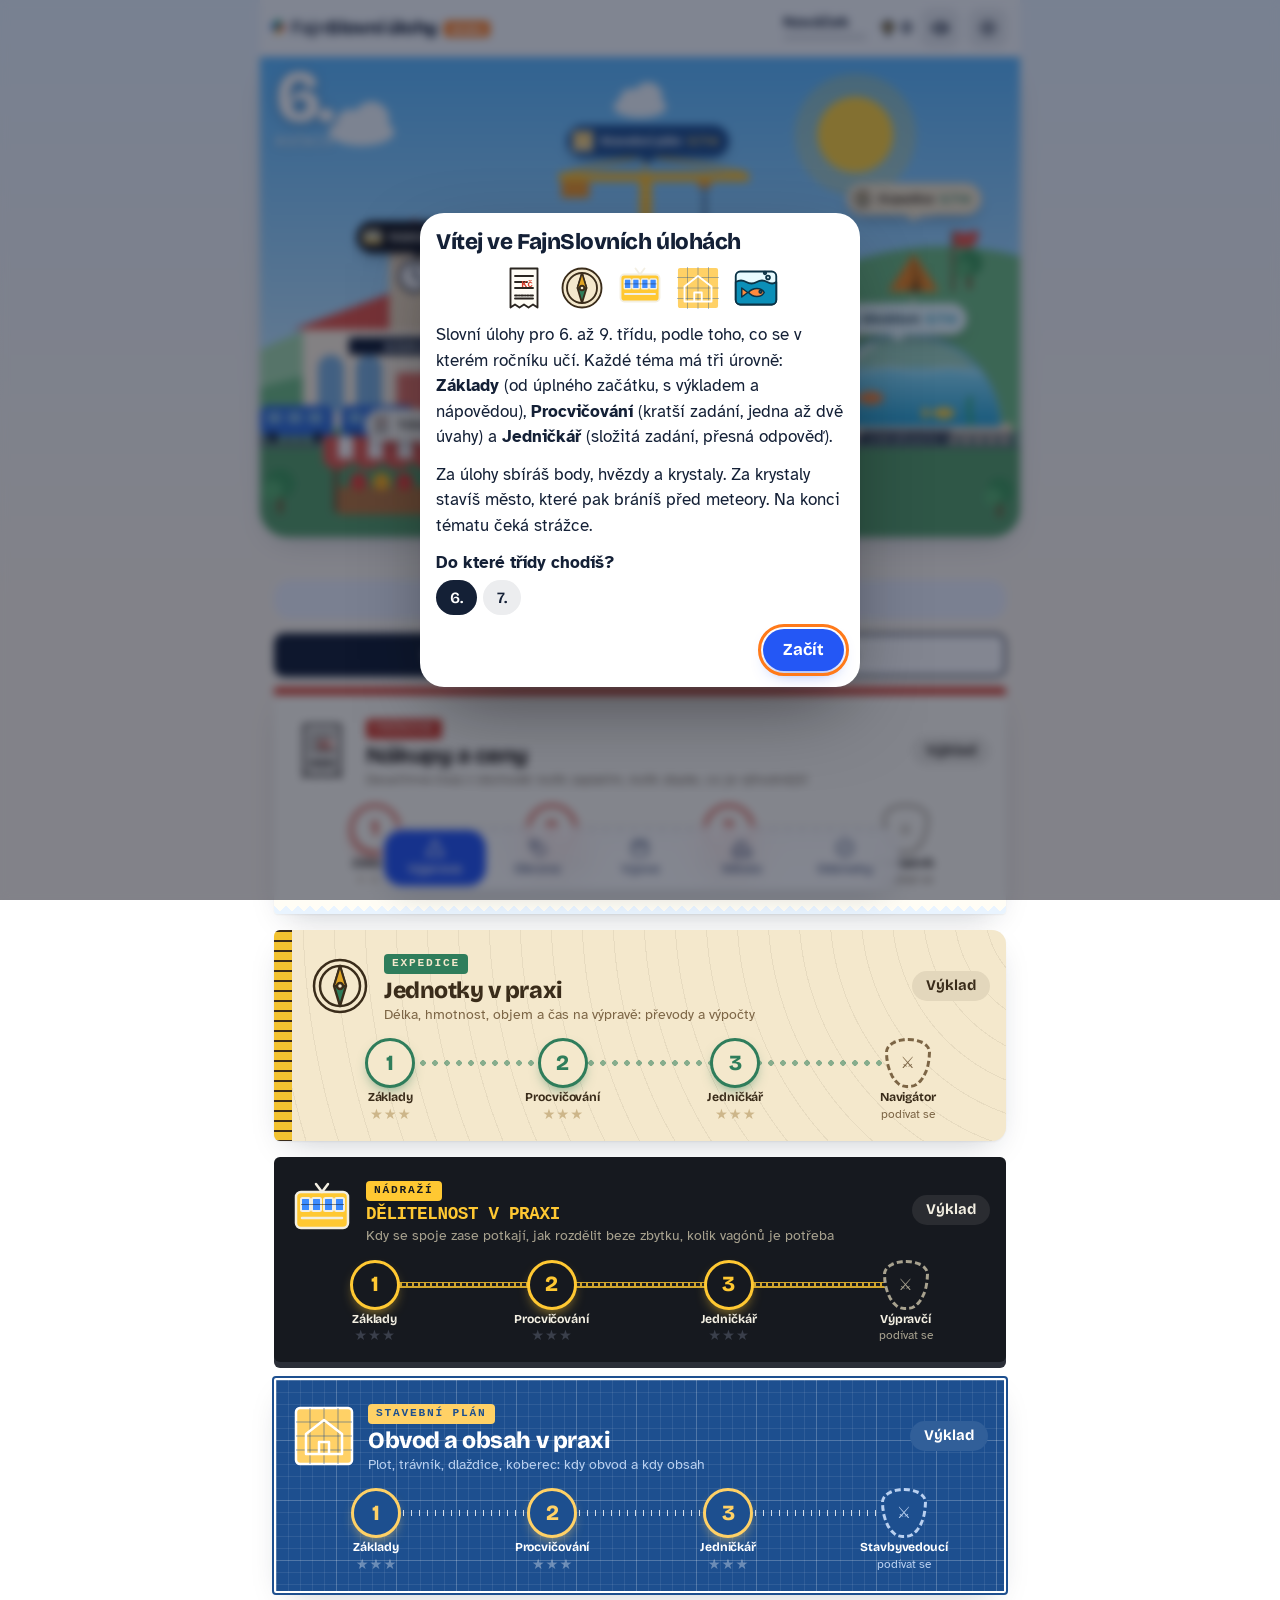
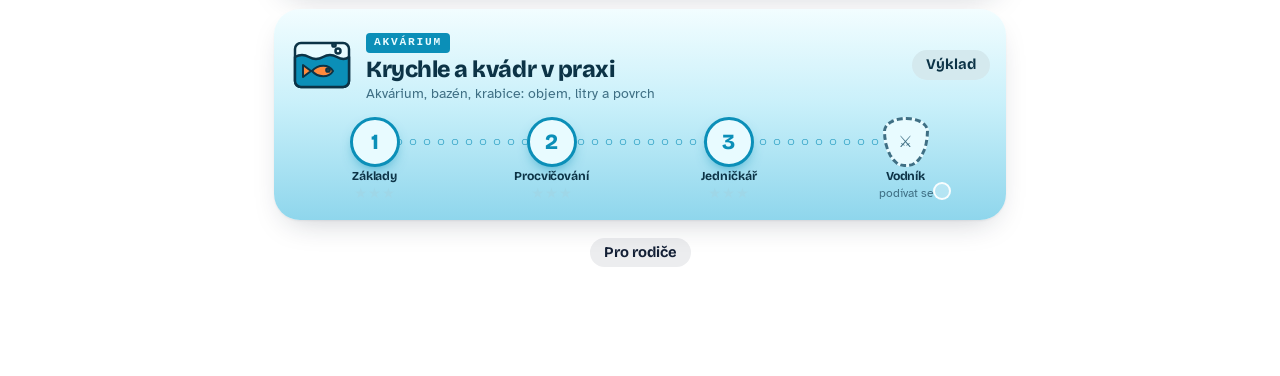
==== commit 9241d0cd: "7. ročník: 7 témat ve vlastních světech a mapa údolí - 701 Zlomky v příběhu (Cukrárna), 702 Poměr (K" ====
--- a/index-demo.html
+++ b/index-demo.html
@@ -9,6 +9,9 @@
 <link rel="stylesheet" href="css/style.css">
 <link rel="stylesheet" href="css/vzhled.css">
 <link rel="stylesheet" href="css/svety.css">
+<link rel="stylesheet" href="css/svety7.css">
+<link rel="stylesheet" href="css/svety8.css">
+<link rel="stylesheet" href="css/svety9.css">
 </head>
 <body>
 <div id="app"></div>
--- a/css/vzhled.css
+++ b/css/vzhled.css
@@ -188,3 +188,18 @@
   .lista .hod { min-width: 0; max-width: 78px; } .lista .hod-n { font-size: .78rem; overflow: hidden; text-overflow: ellipsis; white-space: nowrap; }
   .lista .ik { width: 34px; height: 34px; }
 }
+
+/* mapa 7. ročníku */
+.m7-snih { fill: #ffffff; opacity: .95; } .m7-vitr { fill: var(--m-strecha); animation: m-trpyt 2s infinite; }
+.m7-stodola { fill: #c0392b; } [data-theme="dark"] .m7-stodola { fill: #6e2a2a; } .m7-lem { fill: none; stroke: #fff; stroke-width: 2.5; stroke-linejoin: round; }
+.m7-brazda { fill: none; stroke: color-mix(in srgb, var(--m-kopec1) 60%, #c9a55a); stroke-width: 5; stroke-linecap: round; }
+.m7-tribuna { fill: color-mix(in srgb, var(--m-bud2) 80%, var(--m-cedule)); } .m7-travnik { fill: #3fae5f; } [data-theme="dark"] .m7-travnik { fill: #22673a; }
+.m7-cara { fill: none; stroke: rgba(255, 255, 255, .8); stroke-width: 1.5; } .m7-reflektor { fill: var(--m-lampa); filter: drop-shadow(0 0 calc(4px + var(--m-zare) * 10px) var(--m-lampa)); }
+.m7-silnice { fill: var(--m-kolej); } .m7-pruh { fill: #f5f5f5; opacity: .8; } .m7-strisa { fill: #00a651; } .m7-stojan { fill: #e9edf1; }
+.m7-auto { animation: m7-auto 11s linear infinite; } @keyframes m7-auto { from { transform: translateX(-60px); } to { transform: translateX(640px); } }
+.m7-ruzova { fill: #f06fa4; } .m7-kour { fill: none; stroke: rgba(200, 200, 200, .7); stroke-width: 4; stroke-linecap: round; animation: k-para 3s ease-in-out infinite; }
+.m7-mall { fill: color-mix(in srgb, var(--m-bud) 60%, #2a2140); } .m7-mall2 { fill: #160d22; } .m7-neon { font: 800 9px var(--f-mono); fill: #ff2e88; text-anchor: middle; letter-spacing: .08em; filter: drop-shadow(0 0 3px #ff2e88); animation: k-neon 4s infinite; }
+/* zlomek nad sebou */
+.zl { display: inline-flex; flex-direction: column; vertical-align: middle; text-align: center; line-height: 1.05; margin: 0 .12em; font-weight: 700; }
+.zl > span:first-child { border-bottom: 2px solid currentColor; padding: 0 .15em; }
+.zl > span { font-size: .85em; }
--- a/css/svety7.css
+++ b/css/svety7.css
@@ -0,0 +1,84 @@
+/* Světy 7. ročníku. Každý svět: paleta (--w-*), kulisa (--k-bg a třídy k-*), ozdoby karty a klávesnice. */
+.sc-txt { font: 800 11px var(--f-mono); fill: currentColor; }
+
+/* cukrárna: pastelová krémová, růžová poleva, dorty */
+[data-svet="cukrarna"] { --w-pap: #fff8f1; --w-ink: #4a2632; --w-mut: #9a6b78; --w-acc: #e0568f; --w-acc2: #f5a3c3; --w-line: #f3d3df; --w-in-bg: #fff; --w-in-ink: #4a2632; --w-hint-bg: #ffeef4; --w-rot: 2deg; --w-raz: #e0568f; }
+.ul[data-svet="cukrarna"], .tema[data-svet="cukrarna"] { border-radius: 30px 30px 18px 18px; border: 0; box-shadow: 0 0 0 4px #ffd6e4, 0 24px 50px -20px rgba(120, 40, 70, .4); }
+.ul[data-svet="cukrarna"]::before, .tema[data-svet="cukrarna"]::before { content: ''; position: absolute; left: 0; right: 0; top: 0; height: 14px; background: radial-gradient(circle at 12px 0, #e0568f 12px, transparent 13px) 0 0 / 24px 14px repeat-x; }
+.ul[data-svet="cukrarna"] .klavesa { border-radius: 50%; width: 56px; height: 56px; justify-self: center; background: radial-gradient(circle at 40% 35%, #fff, #ffd6e4); box-shadow: 0 5px 0 #e9a9bf; }
+.ul[data-svet="cukrarna"] .k-smaz { background: radial-gradient(circle at 40% 35%, #ff8fb8, #e0568f); color: #fff; }
+.kulisa[data-svet="cukrarna"] { --k-bg: radial-gradient(circle, rgba(224, 86, 143, .14) 3px, transparent 4px) 0 0 / 28px 28px, linear-gradient(#fff3f7, #ffe1ec); }
+[data-theme="dark"] .kulisa[data-svet="cukrarna"] { --k-bg: radial-gradient(circle, rgba(255, 150, 190, .12) 3px, transparent 4px) 0 0 / 28px 28px, linear-gradient(#3a2230, #24141d); }
+.kulisa[data-svet="cukrarna"] .k-a { fill: #e0568f; } .kulisa[data-svet="cukrarna"] .k-b { fill: #fff; } .kulisa[data-svet="cukrarna"] .k-c { fill: #ffc94d; } .kulisa[data-svet="cukrarna"] .k-polic { fill: #c98a6b; }
+
+/* kuchyně: bílé obkladačky, měď, recept */
+[data-svet="kuchyne"] { --w-pap: #fffdf8; --w-ink: #2b2b2b; --w-mut: #7a6f62; --w-acc: #c2632b; --w-acc2: #2e8b6e; --w-line: #e3dccf; --w-in-bg: #fff; --w-in-ink: #2b2b2b; --w-hint-bg: #f4f9f6; --w-rot: -1deg; --w-raz: #2e8b6e; }
+.ul[data-svet="kuchyne"], .tema[data-svet="kuchyne"] { border-radius: 4px; border: 0; background-image: linear-gradient(transparent 31px, rgba(46, 139, 110, .12) 32px); background-size: 100% 32px; box-shadow: 0 20px 40px -18px rgba(0, 0, 0, .35); }
+.ul[data-svet="kuchyne"]::before { content: 'RECEPT'; position: absolute; top: 10px; right: -30px; transform: rotate(35deg); background: #c2632b; color: #fff; font: 800 .65rem var(--f-mono); letter-spacing: .2em; padding: 3px 34px; }
+.ul[data-svet="kuchyne"] .klavesa { border-radius: 4px; background: #fff; box-shadow: 0 0 0 1.5px #d8d0c2, 0 4px 0 #d8d0c2; }
+.kulisa[data-svet="kuchyne"] { --k-bg: linear-gradient(90deg, rgba(0, 0, 0, .06) 1px, transparent 1px) 0 0 / 46px 23px, linear-gradient(rgba(0, 0, 0, .06) 1px, transparent 1px) 0 0 / 46px 23px, #f6f3ee; }
+[data-theme="dark"] .kulisa[data-svet="kuchyne"] { --k-bg: linear-gradient(90deg, rgba(255, 255, 255, .05) 1px, transparent 1px) 0 0 / 46px 23px, linear-gradient(rgba(255, 255, 255, .05) 1px, transparent 1px) 0 0 / 46px 23px, #1f2626; }
+.kulisa[data-svet="kuchyne"] .k-tyc { stroke: #8a5a2c; stroke-width: 3; fill: #8a5a2c; } .kulisa[data-svet="kuchyne"] .k-a { fill: #c2632b; } .kulisa[data-svet="kuchyne"] .k-b { fill: #9aa3a8; } .kulisa[data-svet="kuchyne"] .k-c { fill: #d8b06a; }
+.kulisa[data-svet="kuchyne"] .k-polic { fill: #6b4a2e; } .k-para { fill: none; stroke: rgba(150, 150, 150, .6); stroke-width: 3; stroke-linecap: round; animation: k-para 2.5s ease-in-out infinite; }
+@keyframes k-para { 50% { transform: translateY(-6px); opacity: .4; } }
+.k-houpe { transform-box: fill-box; transform-origin: top center; animation: k-houpe 4s ease-in-out infinite alternate; animation-delay: var(--d, 0s); }
+@keyframes k-houpe { from { transform: rotate(-4deg); } to { transform: rotate(4deg); } }
+
+/* čerpací stanice: noc, asfalt, LED displej stojanu */
+[data-svet="benzinka"] { --w-pap: #f4f6f8; --w-ink: #11151c; --w-mut: #5d6675; --w-acc: #00a651; --w-acc2: #ffd400; --w-line: #d3d9e0; --w-in-bg: #0a0d10; --w-in-ink: #4dff8a; --w-hint-bg: #fffbe0; --w-rot: 0deg; --w-raz: #00a651; }
+.ul[data-svet="benzinka"], .tema[data-svet="benzinka"] { border-radius: 14px; border: 0; border-top: 10px solid #00a651; box-shadow: inset 0 -6px 0 #ffd400, 0 24px 50px -20px rgba(0, 0, 0, .5); }
+.ul[data-svet="benzinka"] .vstup input { font-family: var(--f-mono); letter-spacing: .12em; text-align: right; text-shadow: 0 0 8px rgba(77, 255, 138, .8); border-radius: 6px; }
+.ul[data-svet="benzinka"] .klavesa { background: linear-gradient(#e9edf1, #c9d0d8); border-radius: 50%; width: 54px; height: 54px; justify-self: center; box-shadow: 0 4px 0 #8a95a3; font-family: var(--f-mono); }
+.ul[data-svet="benzinka"] .k-smaz { background: linear-gradient(#ffe24d, #ffd400); }
+.kulisa[data-svet="benzinka"] { --k-bg: linear-gradient(#1b2433, #0d121b); }
+[data-theme="light"] .kulisa[data-svet="benzinka"], :root:not([data-theme]) .kulisa[data-svet="benzinka"] { --k-bg: linear-gradient(#8fc6ea, #dfe8ee 60%); }
+.kulisa[data-svet="benzinka"] .k-a { fill: #00a651; } .kulisa[data-svet="benzinka"] .k-b { fill: #e9edf1; } .k-svetlo { fill: #fffbe0; filter: drop-shadow(0 4px 10px #fffbe0); }
+.k-silnice { fill: #2b3038; } .k-pruh { fill: #f4f4f4; } .k-displej { fill: #0a0d10; } .kulisa[data-svet="benzinka"] .k-tyc { fill: none; stroke: #11151c; stroke-width: 4; }
+
+/* farma: pole, plot, slunce */
+[data-svet="farma"] { --w-pap: #fffaf0; --w-ink: #3b2a1a; --w-mut: #7d6a4f; --w-acc: #c0392b; --w-acc2: #f0b429; --w-line: #e6d6b8; --w-in-bg: #fff; --w-in-ink: #3b2a1a; --w-hint-bg: #fdf3d8; --w-rot: -1.5deg; --w-raz: #c0392b; }
+.ul[data-svet="farma"], .tema[data-svet="farma"] { border-radius: 8px; border: 0; box-shadow: 0 0 0 6px #b87a45, 0 0 0 8px #8a5a2c, 0 24px 50px -20px rgba(0, 0, 0, .4); background-image: repeating-linear-gradient(90deg, transparent 0 58px, rgba(138, 90, 44, .06) 58px 60px); }
+.ul[data-svet="farma"] .klavesa { background: linear-gradient(#e7c08c, #d4a265); color: #3b2a1a; border-radius: 6px; box-shadow: 0 4px 0 #8a5a2c; }
+.kulisa[data-svet="farma"] { --k-bg: linear-gradient(#8fd3ff, #d9f2ff 70%); }
+[data-theme="dark"] .kulisa[data-svet="farma"] { --k-bg: linear-gradient(#0b1838, #23305e 70%); } [data-theme="girl"] .kulisa[data-svet="farma"] { --k-bg: linear-gradient(#ff8fb8, #ffd2a5 70%); }
+.k-slunce { fill: #ffd23f; } [data-theme="dark"] .k-slunce { fill: #f3efd9; }
+.k-pole1 { fill: #9bcf5f; } .k-pole2 { fill: #e9c46a; } [data-theme="dark"] .k-pole1 { fill: #2c4a2a; } [data-theme="dark"] .k-pole2 { fill: #4a4224; } .k-plot { fill: #8a5a2c; }
+
+/* stadion: trávník s pruhy, tribuna, brána */
+[data-svet="stadion"] { --w-pap: #ffffff; --w-ink: #0f2a1a; --w-mut: #4d6b58; --w-acc: #1f9d55; --w-acc2: #ffd400; --w-line: #d5e8db; --w-in-bg: #0f2a1a; --w-in-ink: #ffd400; --w-hint-bg: #eef9f1; --w-rot: 1deg; --w-raz: #1f9d55; }
+.ul[data-svet="stadion"], .tema[data-svet="stadion"] { border-radius: 18px; border: 0; box-shadow: 0 0 0 4px #fff, 0 0 0 8px #1f9d55, 0 24px 50px -20px rgba(0, 0, 0, .45); }
+.ul[data-svet="stadion"] .vstup input { font-family: var(--f-mono); letter-spacing: .1em; border-radius: 8px; }
+.ul[data-svet="stadion"] .klavesa { background: #fff; border-radius: 50%; width: 54px; height: 54px; justify-self: center; box-shadow: inset 0 0 0 2px #0f2a1a, 0 4px 0 #0f2a1a; }
+.kulisa[data-svet="stadion"] { --k-bg: repeating-linear-gradient(180deg, #2fa862 0 60px, #279957 60px 120px); }
+[data-theme="dark"] .kulisa[data-svet="stadion"] { --k-bg: radial-gradient(ellipse at 50% 0, rgba(255, 255, 255, .25), transparent 60%), repeating-linear-gradient(180deg, #1c6b3e 0 60px, #175c35 60px 120px); }
+.k-tribuna { fill: #2b3445; } .k-divak { animation: k-divak 1.4s ease-in-out infinite; animation-delay: var(--d); } .k-d0 { fill: #ffd400; } .k-d1 { fill: #ffffff; } .k-d2 { fill: #e63946; }
+@keyframes k-divak { 50% { transform: translateY(-3px); } }
+.k-branka { fill: rgba(255, 255, 255, .12); } .kulisa[data-svet="stadion"] .k-tyc { stroke: #fff; stroke-width: 5; fill: none; } .k-sit { stroke: rgba(255, 255, 255, .45); stroke-width: 1; }
+
+/* výprodej: tmavé obchodní centrum, neon */
+[data-svet="vyprodej"] { --w-pap: #160d22; --w-ink: #fbe9ff; --w-mut: #c7a6d6; --w-acc: #ff2e88; --w-acc2: #2ef2ff; --w-line: #3e2a55; --w-acc-ink: #fff; --w-in-bg: #0b0612; --w-in-ink: #2ef2ff; --w-hint-bg: #2a1740; --w-hint-ink: #fbe9ff; --w-hint-n: #2ef2ff; --w-rot: 0deg; --w-raz: #2ef2ff; }
+.ul[data-svet="vyprodej"], .tema[data-svet="vyprodej"] { border-radius: 16px; border: 2px solid #ff2e88; box-shadow: 0 0 18px rgba(255, 46, 136, .55), inset 0 0 18px rgba(255, 46, 136, .2); }
+.ul[data-svet="vyprodej"] .ul-text b, .ul[data-svet="vyprodej"] .ul-q { text-shadow: 0 0 10px rgba(255, 46, 136, .6); }
+.ul[data-svet="vyprodej"] .vstup input { text-shadow: 0 0 8px #2ef2ff; border-color: #2ef2ff; }
+.ul[data-svet="vyprodej"] .klavesa { background: transparent; color: #2ef2ff; border: 2px solid #2ef2ff; box-shadow: 0 0 10px rgba(46, 242, 255, .4); border-radius: 10px; }
+.ul[data-svet="vyprodej"] .k-smaz { color: #ff2e88; border-color: #ff2e88; box-shadow: 0 0 10px rgba(255, 46, 136, .5); }
+.ul[data-svet="vyprodej"] .volba { background: transparent; border: 2px solid #ff2e88; color: #fbe9ff; box-shadow: none; }
+.kulisa[data-svet="vyprodej"] { --k-bg: radial-gradient(ellipse at 20% 0, rgba(255, 46, 136, .35), transparent 50%), radial-gradient(ellipse at 90% 30%, rgba(46, 242, 255, .25), transparent 50%), #0b0612; }
+.k-neon { font: 800 34px var(--f-disp); fill: none; stroke-width: 2; animation: k-neon 3s infinite; } .k-n1 { stroke: #ff2e88; filter: drop-shadow(0 0 6px #ff2e88); } .k-n2 { stroke: #2ef2ff; filter: drop-shadow(0 0 6px #2ef2ff); animation-delay: 1.3s; }
+@keyframes k-neon { 0%, 18%, 22%, 100% { opacity: 1; } 20% { opacity: .3; } }
+.kulisa[data-svet="vyprodej"] .k-a { fill: #ffd400; } .kulisa[data-svet="vyprodej"] .k-tyc { stroke: #c7a6d6; stroke-width: 1.5; } .k-cena { font: 800 16px var(--f-disp); fill: #160d22; text-anchor: middle; }
+
+/* polární stanice: polární záře, sníh, led */
+[data-svet="polar"] { --w-pap: #f2f9ff; --w-ink: #0b2540; --w-mut: #4f6d8c; --w-acc: #1f7ae0; --w-acc2: #e63946; --w-line: #cfe3f5; --w-in-bg: #fff; --w-in-ink: #0b2540; --w-hint-bg: #e6f3ff; --w-rot: -1deg; --w-raz: #1f7ae0; }
+.ul[data-svet="polar"], .tema[data-svet="polar"] { border-radius: 22px 22px 8px 8px; border: 0; box-shadow: 0 -6px 0 #fff inset, 0 24px 50px -20px rgba(11, 37, 64, .5); background-image: linear-gradient(160deg, rgba(255, 255, 255, .9), transparent 40%); }
+.ul[data-svet="polar"]::after { content: ''; position: absolute; left: 0; right: 0; top: 0; height: 10px; background: radial-gradient(circle at 8px 0, #fff 7px, transparent 8px) 0 0 / 16px 10px repeat-x; pointer-events: none; }
+.ul[data-svet="polar"] .klavesa { background: linear-gradient(#ffffff, #dbeeff); border-radius: 10px; box-shadow: 0 4px 0 #9cc4e8; }
+.ul[data-svet="polar"] .k-smaz { color: #e63946; }
+.kulisa[data-svet="polar"] { --k-bg: linear-gradient(#071a33, #12345e 55%, #2a5c8a); }
+[data-theme="light"] .kulisa[data-svet="polar"], :root:not([data-theme]) .kulisa[data-svet="polar"] { --k-bg: linear-gradient(#bfe3ff, #eaf6ff 60%); }
+[data-theme="girl"] .kulisa[data-svet="polar"] { --k-bg: linear-gradient(#5b3aa6, #c48ad8 60%, #ffd2e4); }
+.k-zare1, .k-zare2 { fill: none; stroke-width: 26; stroke-linecap: round; opacity: .5; filter: blur(8px); animation: k-zare 8s ease-in-out infinite alternate; } .k-zare1 { stroke: #3dffb0; } .k-zare2 { stroke: #8a5cff; animation-delay: -4s; }
+@keyframes k-zare { to { transform: translateY(14px) scaleY(1.2); opacity: .25; } }
+.k-vlocka { fill: #fff; opacity: .85; animation: k-snih 9s linear infinite; animation-delay: var(--d); }
+@keyframes k-snih { to { transform: translate(var(--x), 720px); } }
+.k-led { fill: #e9f6ff; } .k-more { fill: #1d4f7a; }
